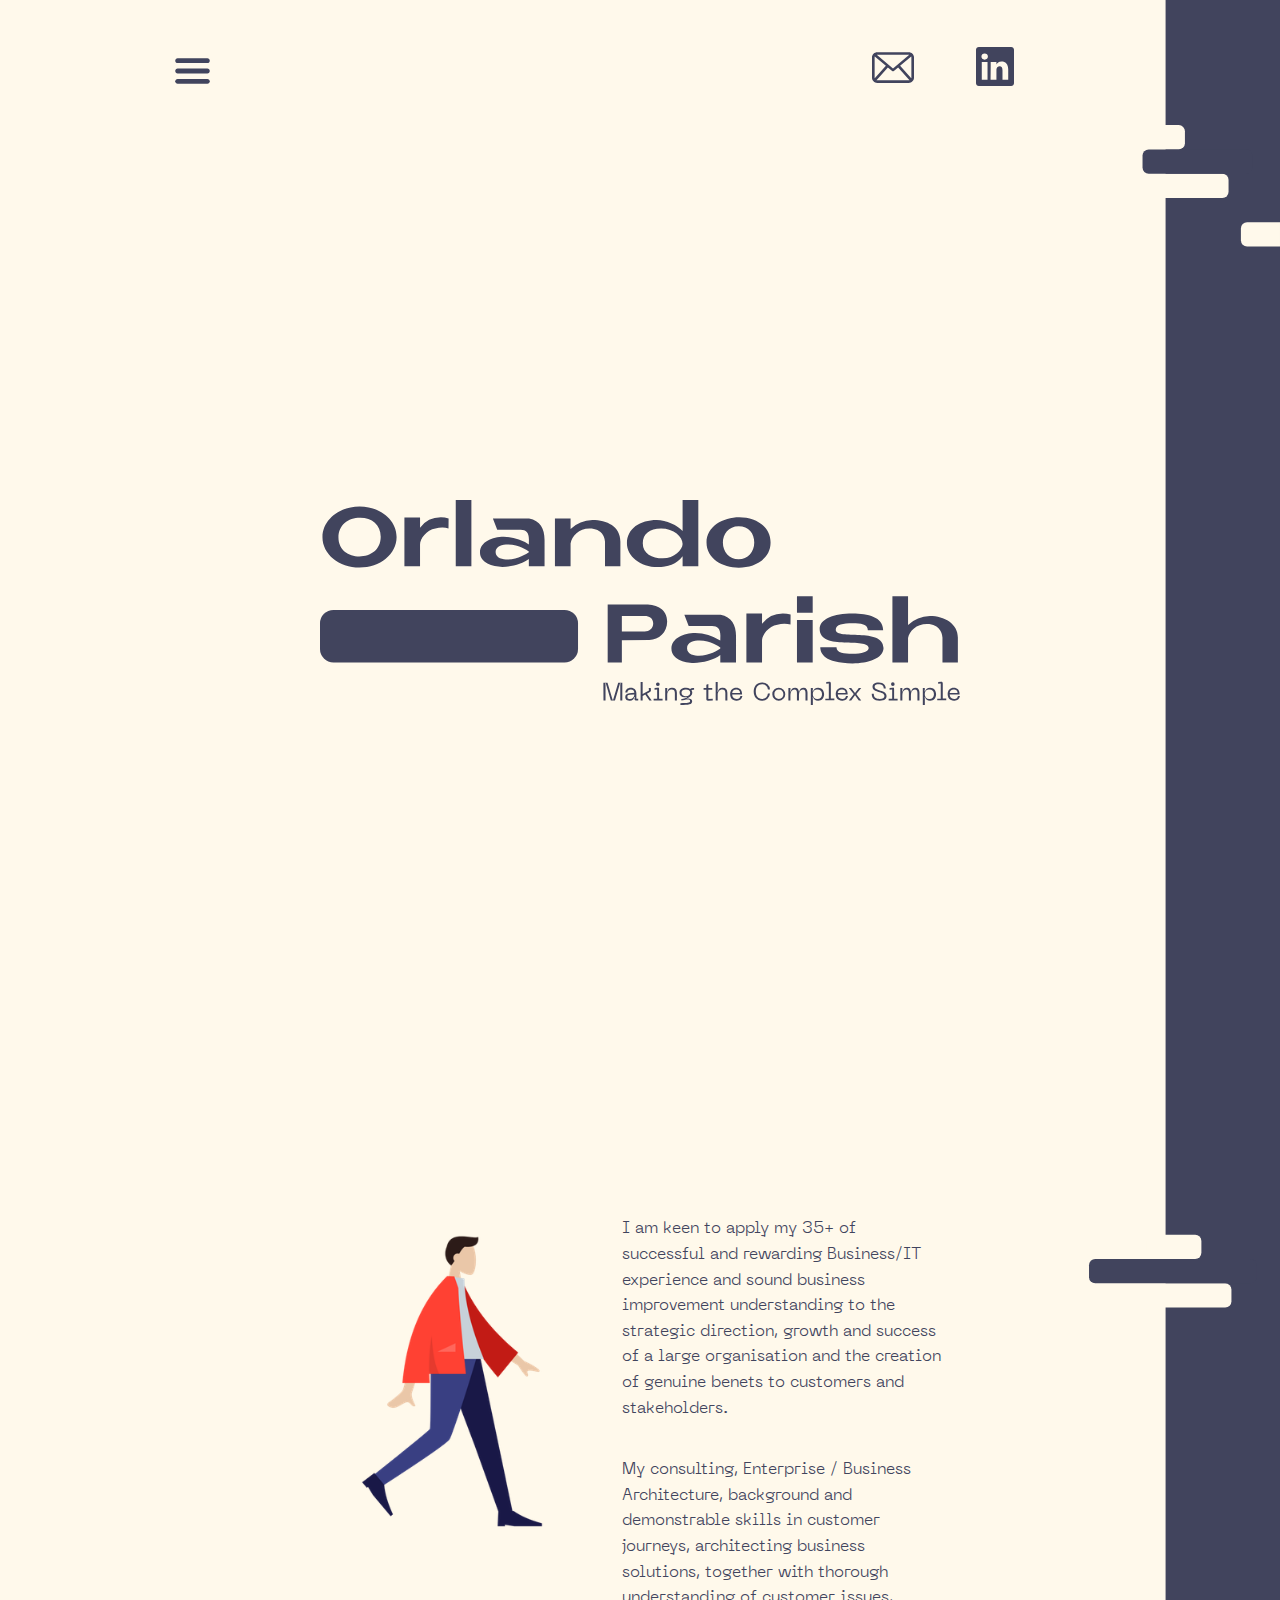
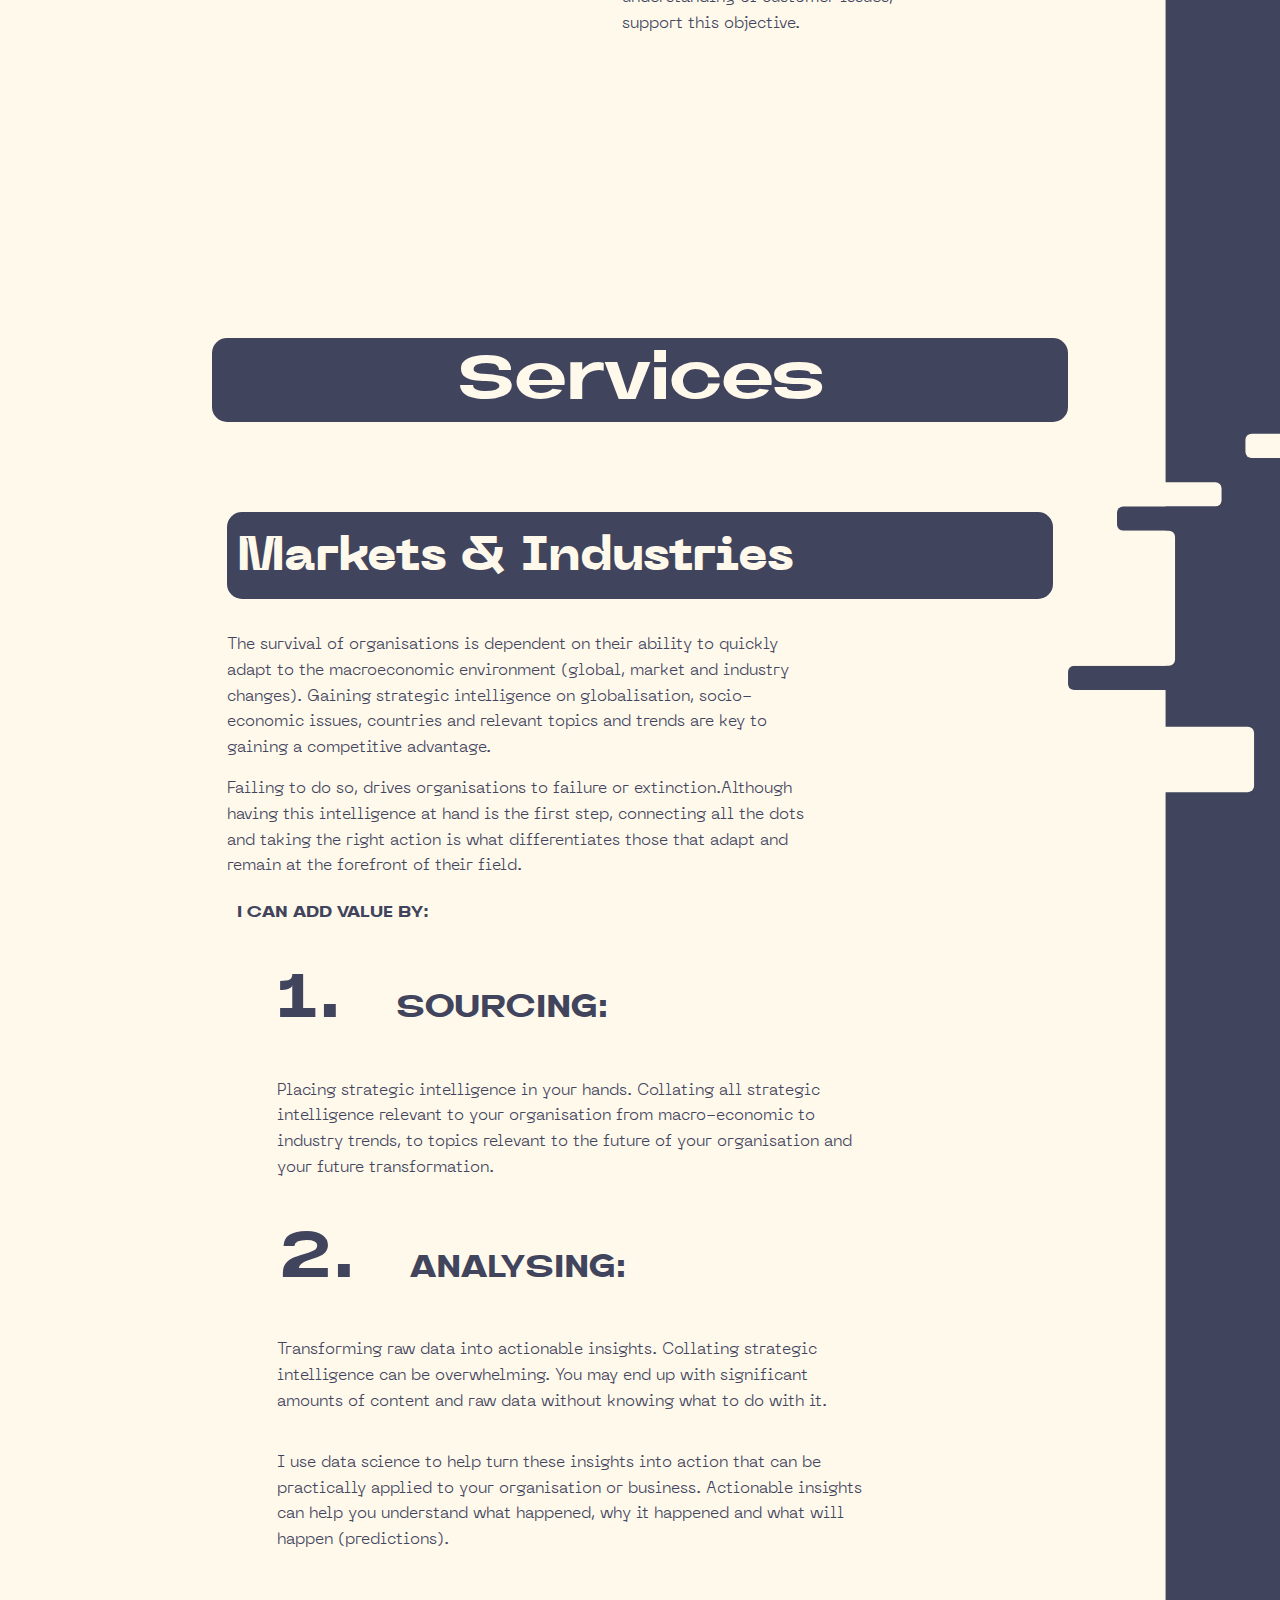
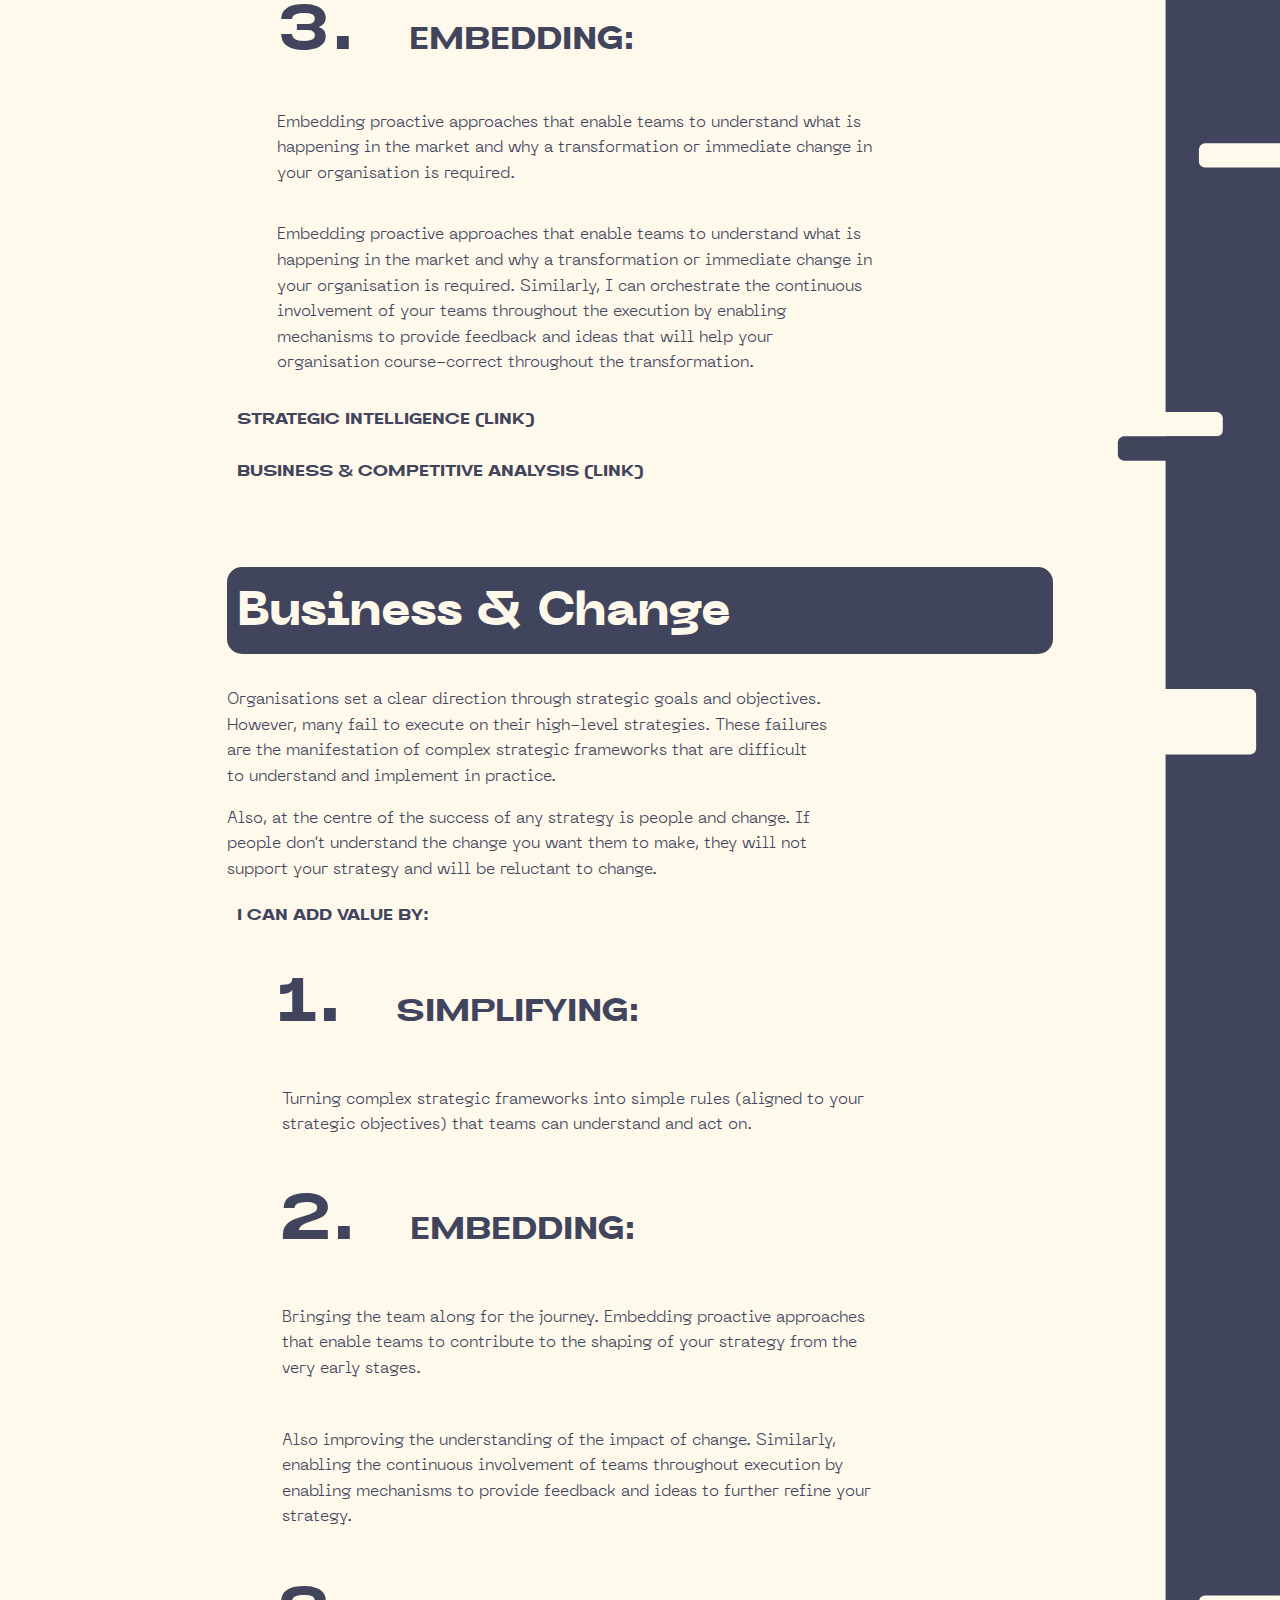
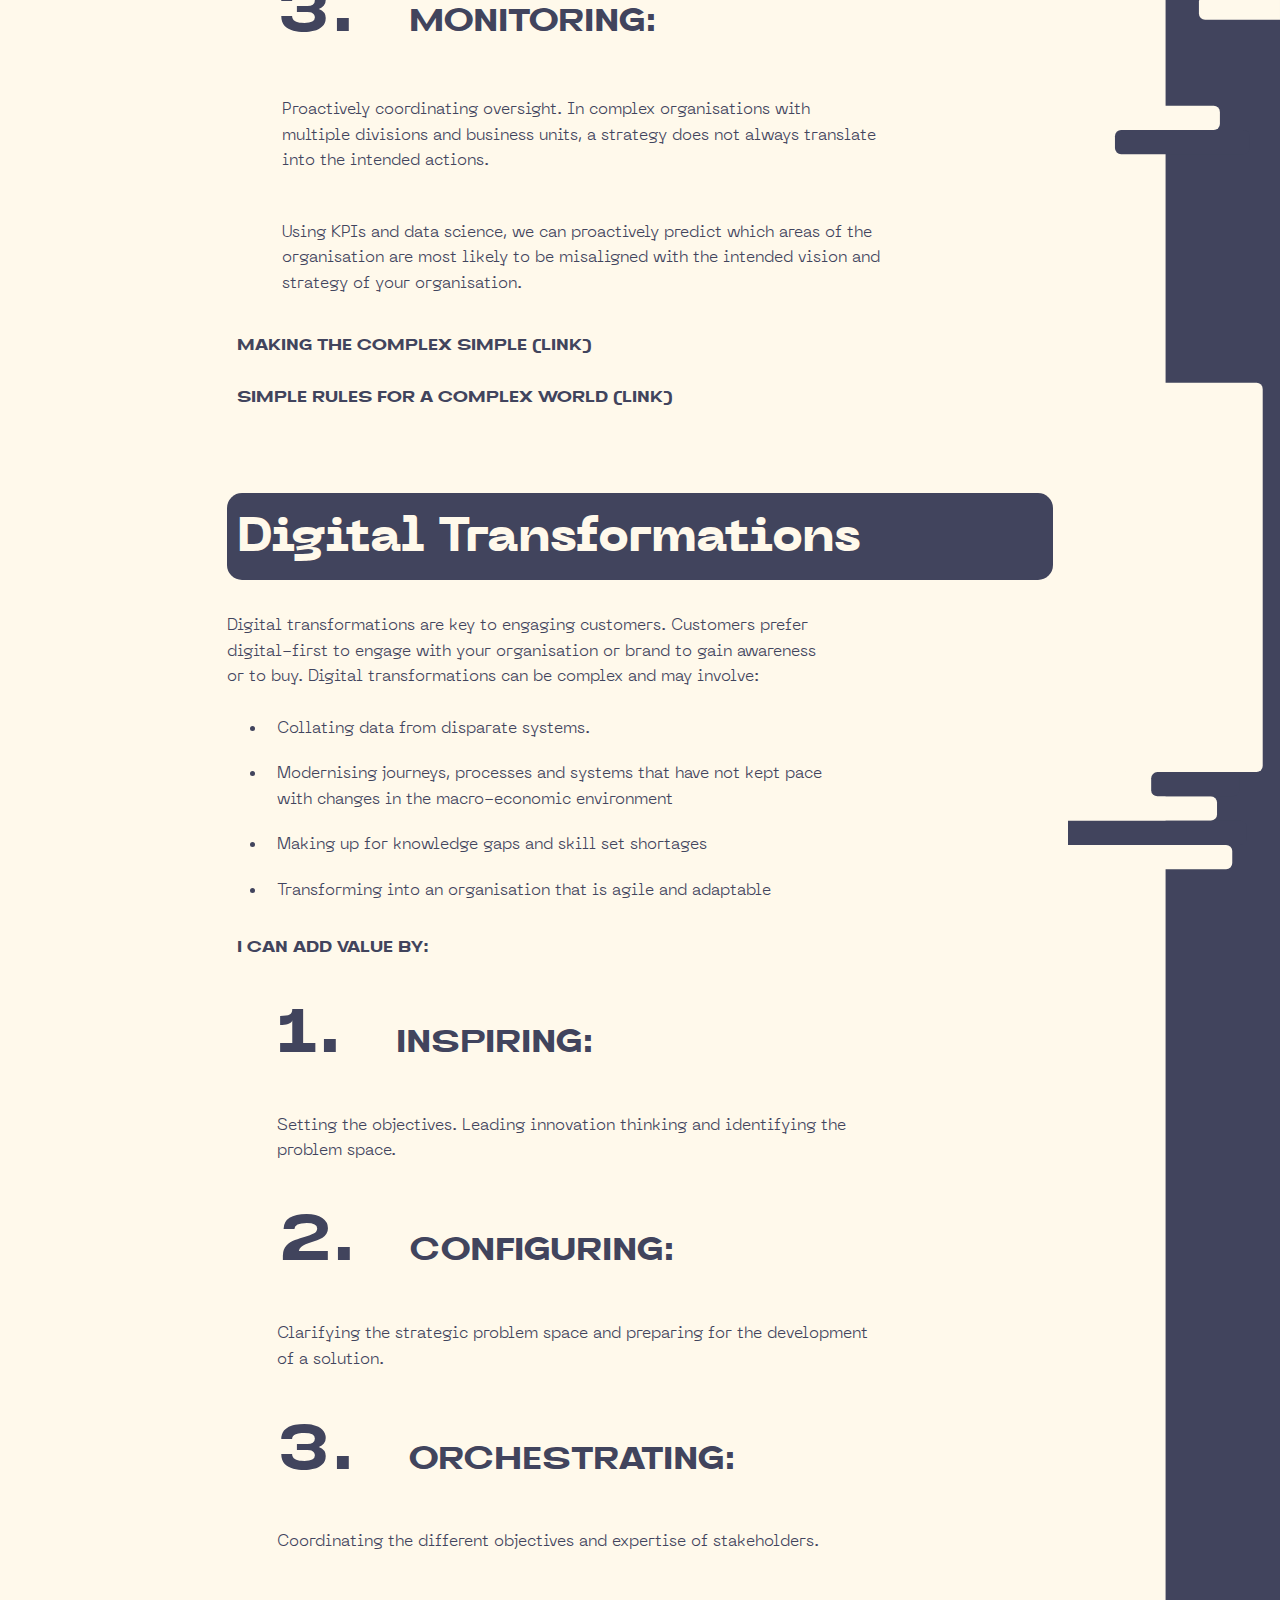
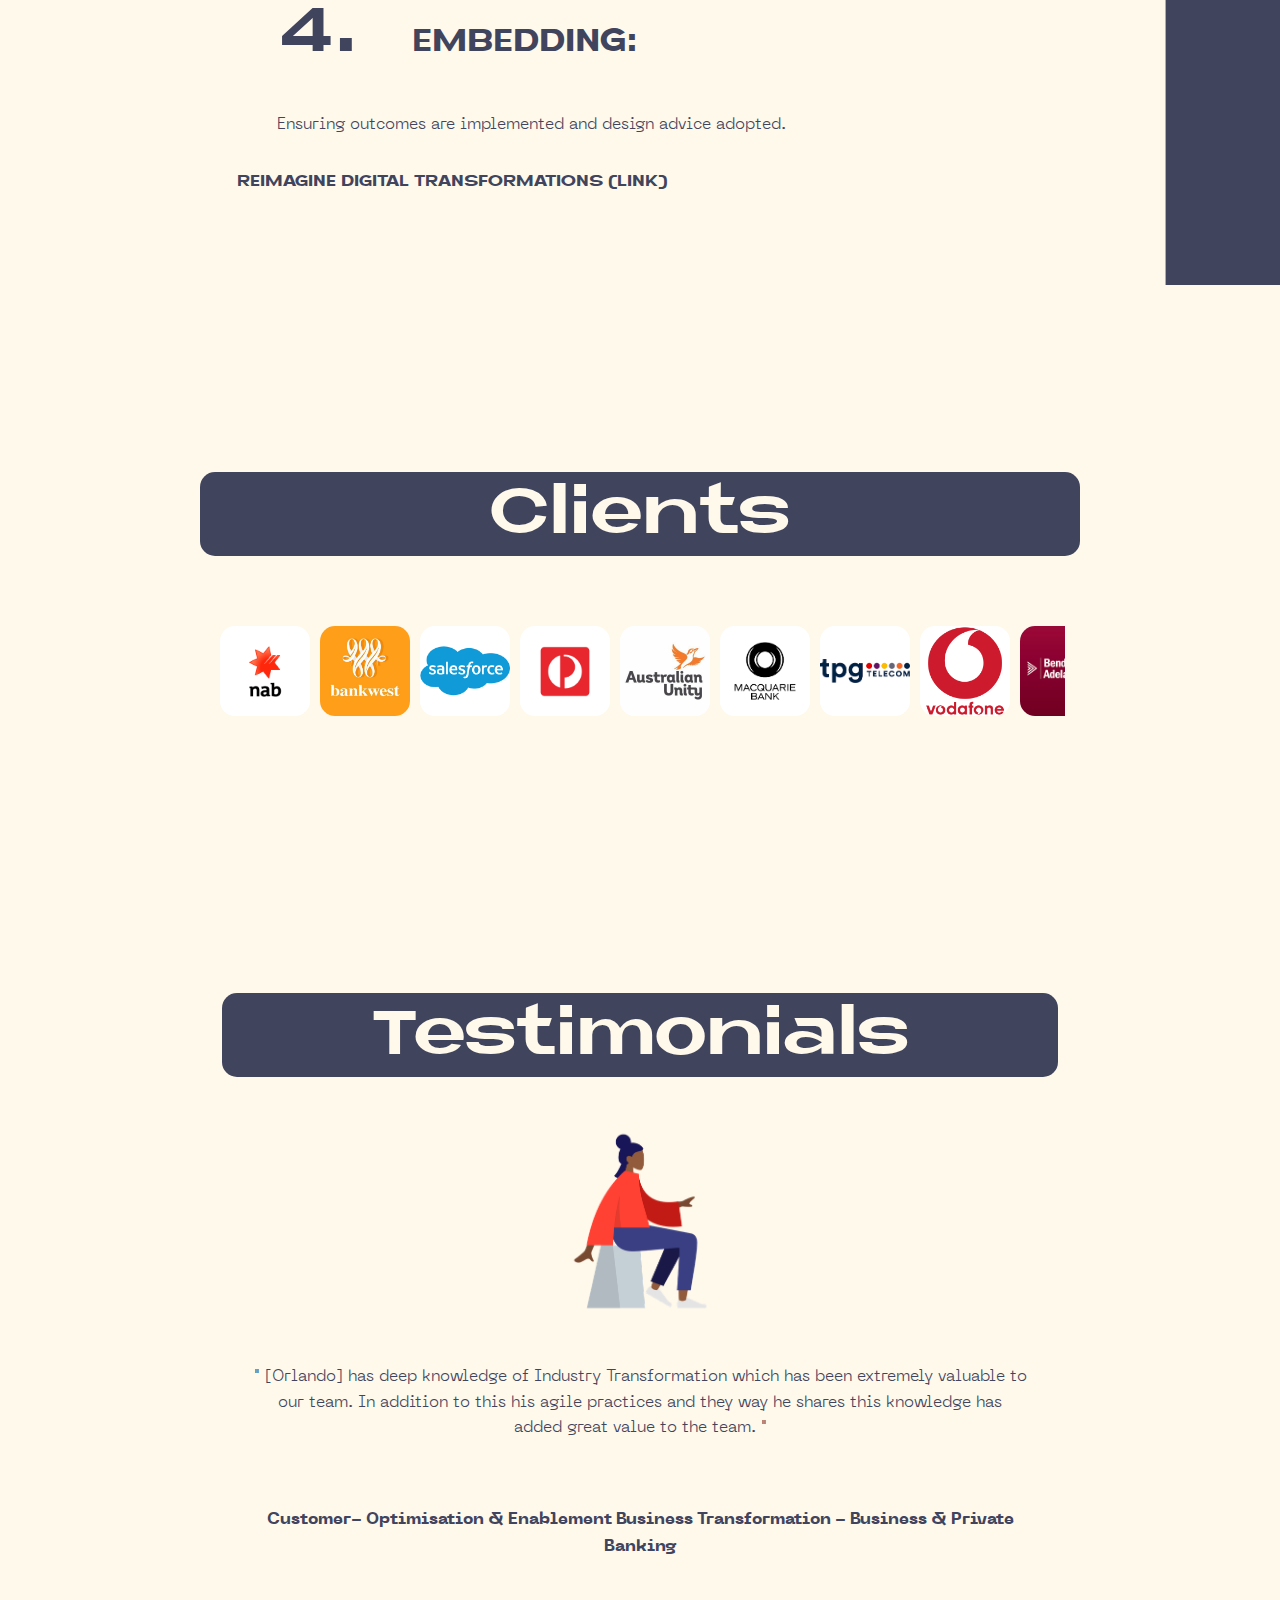
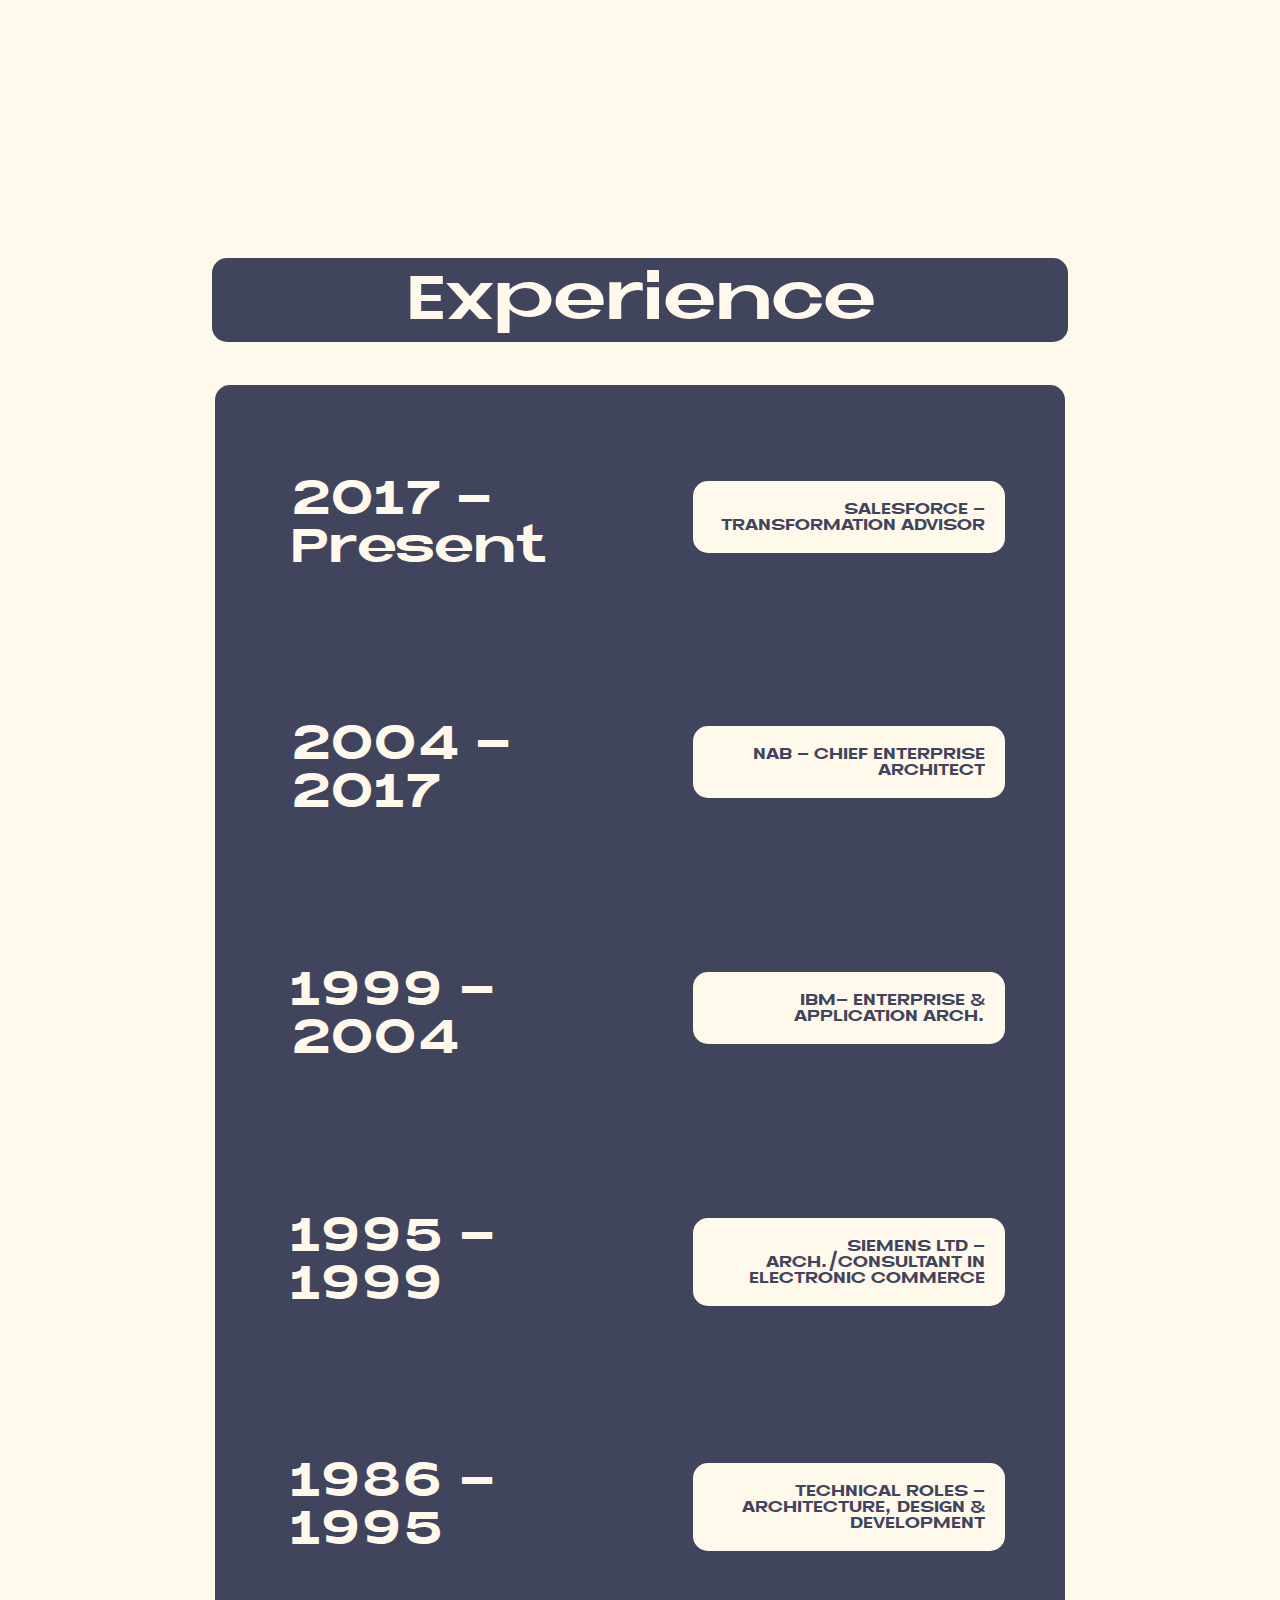
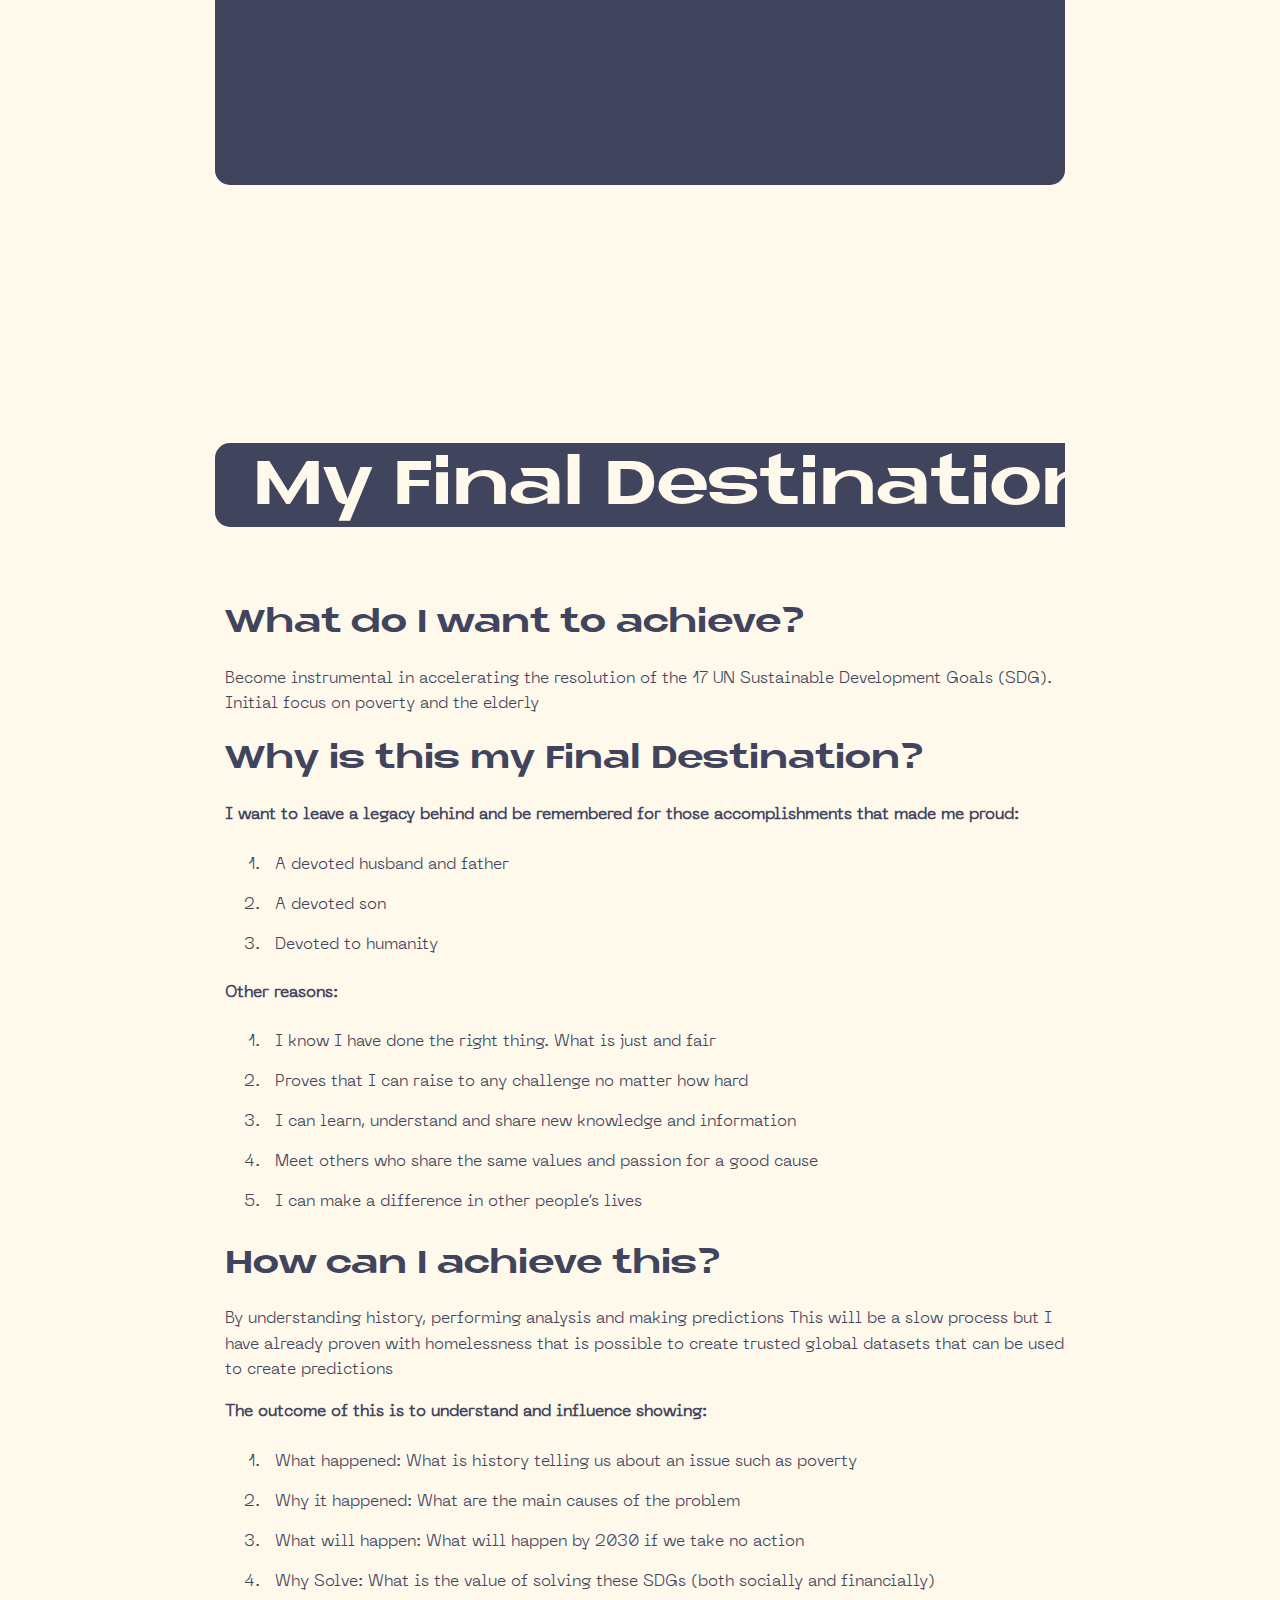
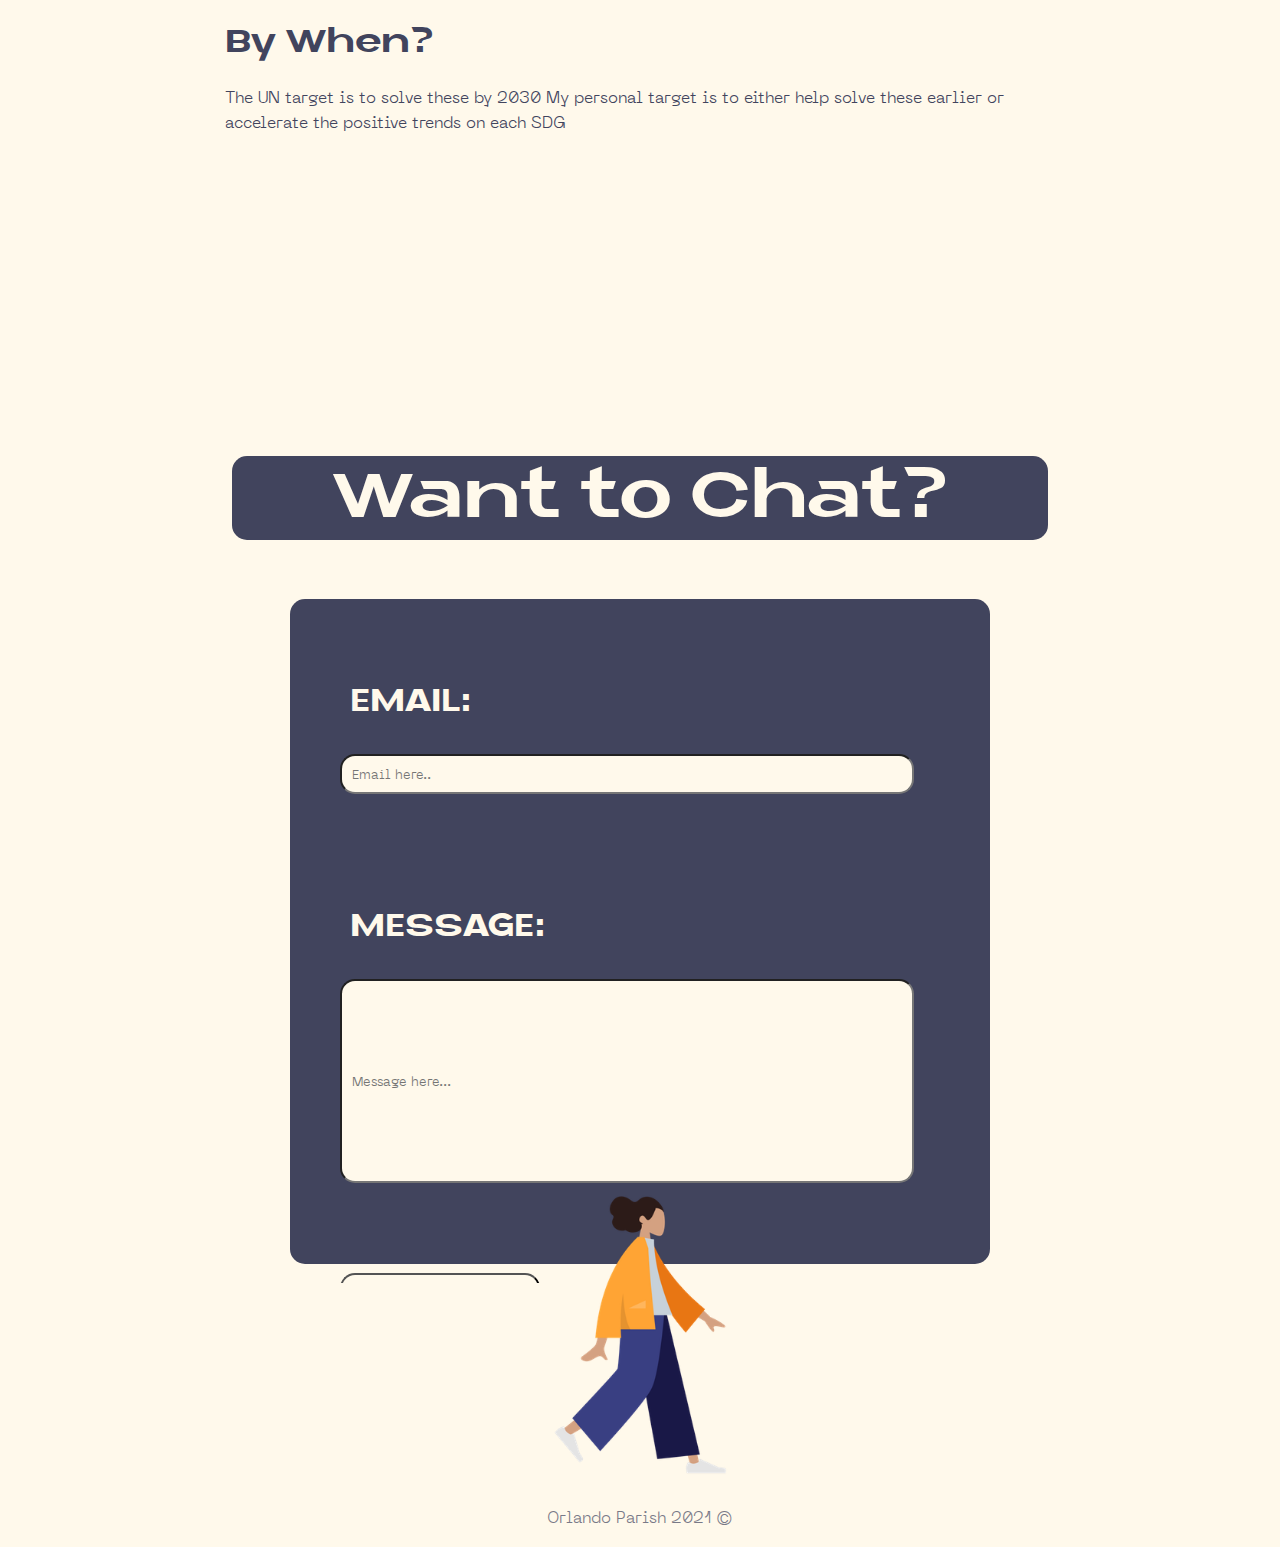
==== index.html @ 0c7d5a25 "Initial commit" ====
<!DOCTYPE html>
<html lang="en">
<head>
  <meta charset="UTF-8">
  <meta name="viewport" content="width=device-width, initial-scale=1.0">
  <meta http-equiv="X-UA-Compatible" content="ie=edge">
  <title>Making the Complex Simple </title>
    <!-- Load Styles -->
   <link rel="stylesheet" href="assets/css/styles.css" type="text/css">
</head>
<body>
  <!-- HEADER START -->
  <div class="sidebar">
    <img src="assets/images/sidebar.svg" alt="">
  </div>

  
  <header class="desktop-header">
    <div class="nav-container">
      <div class="dropdown">
        <button onclick="myFunction()" class="dropbtn menu">
          
        </button>
        <div id="myDropdown" class="dropdown-content">
          <a href="#">home</a>
          <a href="#about">about</a>
          <a href="#services">services</a>
          <a href="#clients">clients</a>
          <a href="#test">testimonials</a>
          <a href="#exp">experience</a>
          <a href="#chat">chat</a>
        </div>
      </div>
      
      <nav class="main-list">
        <ul class="desktop list">
          <li>
            <div class="desk-drop-about">
              <button onclick="aboutFunction()" class="aboutbtn aboutmenu">
                <img src="assets/images/menu.svg" alt="">
              </button>
              <div id="myAbout" class="about-content">
                <a href="#">home</a>
                <a href="#about">about</a>
                <a href="#services">services</a>
                <a href="#clients">clients</a>
                <a href="#test">testimonials</a>
                <a href="#exp">experience</a>
                <a href="#chat">chat</a>
              </div>
            </div>
          </li>
        </ul>
      </nav>
      <div class="nav-images">
        <a target='_blank' href="mailto: o_parish@hotmail.com">
          <img src="assets/images/email.svg" alt="">
        </a>
        <a target="_blank" href="https://www.linkedin.com/in/orlando-parish-b125334/?originalSubdomain=au">
          <img src="assets/images/linkedin.svg" alt="">
        </a>
      </div>
    </div>
    
  </header>
  <!-- HEADER END -->

  <!-- HOME START -->
  
  <section class="landing">
    <h1>
      <p>
        Orlando
      </p>
      <p>
        Parish
      </p>
      <h2>
        Making the Complex Simple
      </h2>
    </h1>
    <div class="logo">
      <img src="assets/images/orlando-logo.svg" alt="">
    </div>
   
    
    <div class="frame-1"></div>
    <div class="frame-2"></div>
    
  </section>
  
  <!-- HOME END -->

  <!-- ABOUT START -->
  <div id="about">
    
  </div>
  <div class="about">
    <div class="walking">
      <img src="assets/images/human-walking.png" alt="">
    </div>
    <div class="about-text">
      <p>
        I am keen to apply my 35+ of successful and rewarding Business/IT
        experience and sound business improvement understanding to the strategic
        direction, growth and success of a large organisation and the creation of genuine
        benets to customers and stakeholders.   
      </p>
      <p>
        My consulting, Enterprise / Business Architecture, background and demonstrable
        skills in customer journeys, architecting business solutions, together with thorough
        understanding of customer issues, support this objective.
      </p>
    </div>
  </div>
  <!-- ABOUT END -->

  <!-- SERVICES START -->
  <div id="services"></div>
  <div class="services">
    <section class="services-menu">
      <h1>Services</h1>
      <a href="#markets">
        <h2 class="blue-bg industries">
          Markets & Industries
        </h2>
      </a>
      <a href="#business">
        <h2 class="white-bg">
          Business & Change
        </h2>
      </a>
      <a href="#digital">
        <h2 class="blue-bg">
          Digital Transformation
        </h2>
      </a>
    </section>
    <div id="markets"></div>
    <section class="markets serv">
      <h1>
        Markets & Industries
      </h1>
      <p>
        The survival of organisations is dependent on their ability to quickly adapt to the macroeconomic environment 
        (global, market and industry changes). Gaining strategic intelligence on globalisation, socio-economic issues, 
        countries and relevant topics and trends are key to gaining a competitive advantage.
      </p>
      <p>
        Failing to do so, drives organisations to failure or extinction.Although having this intelligence at hand is the first step, 
        connecting all the dots and taking the right action is what differentiates those that adapt and remain at the forefront 
        of their field.
      </p>
      <h3>
        I CAN ADD VALUE BY:
      </h3>
      <ul>
        <li>
          <h2>
            <span>1.</span> SOURCING:
          </h2>
          <p>
            Placing strategic intelligence in your hands. Collating all strategic intelligence relevant to your organisation from 
            macro-economic to industry trends, to topics relevant to the future of your organisation and your future transformation.
          </p>
        </li>
        <li>
          <h2>
            <span>2.</span> ANALYSING:
          </h2>
          <p>
            Transforming raw data into actionable insights. Collating strategic intelligence can be overwhelming. 
            You may end up with significant amounts of content and raw data without knowing what to do with it. 
          </p>
          <p>
            I use data science to help turn these insights into action that can be practically applied to your organisation or business. 
            Actionable insights can help you understand what happened, why it happened and what will happen (predictions).
          </p>
        </li>
        <li>
          <h2>
            <span>3.</span> EMBEDDING:
          </h2>
          <p>
            Embedding proactive approaches that enable teams to understand what is happening in the market and why a transformation 
            or immediate change in your organisation is required. 
          </p>
          <p>
            Embedding proactive approaches that enable teams to understand what is happening in the market and why a transformation 
            or immediate change in your organisation is required. Similarly, I can orchestrate the continuous involvement of your teams 
            throughout the execution by enabling mechanisms to provide feedback and ideas that will help your organisation course-correct 
            throughout the transformation.
          </p>
        </li>
      </ul>
      <h3>
        STRATEGIC INTELLIGENCE (LINK)
      </h3>
      <h3>
        BUSINESS & COMPETITIVE ANALYSIS (LINK)
      </h3>
    </section>
    <div id="business"></div>
    <section class="business serv">
      <h1>
        Business & Change
      </h1>
      <p>
        Organisations set a clear direction through strategic goals and objectives. However, many fail to execute on their high-level 
        strategies. These failures are the manifestation of complex strategic frameworks that are difficult to understand and implement 
        in practice. 
      </p>
      <p>
        Also, at the centre of the success of any strategy is people and change. If people don’t understand the change you want them to make, 
        they will not support your strategy and will be reluctant to change.
      </p>
      <h3>
        I CAN ADD VALUE BY:
      </h3>
      <ul>
        <li>
          <h2>
            <span>1.</span> SIMPLIFYING:
          </h2>
          <p>
            Turning complex strategic frameworks into simple rules (aligned to your strategic objectives) that teams can understand 
            and act on.
          </p>
        </li>
        <li>
          <h2>
            <span>2.</span> EMBEDDING:
          </h2>
          <p>
            Bringing the team along for the journey. Embedding proactive approaches that enable teams to contribute to the shaping of your 
            strategy from the very early stages.
          </p>
          <p>
            Also improving the understanding of the impact of change. Similarly, enabling the continuous involvement of teams throughout 
            execution by enabling mechanisms to provide feedback and ideas to further refine your strategy.
          </p>
        </li>
        <li>
          <h2>
            <span>3.</span> MONITORING:
          </h2>
          <p>
            Proactively coordinating oversight. In complex organisations with multiple divisions and business units, a strategy does not 
            always translate into the intended actions.  
          </p>
          <p>
            Using KPIs and data science, we can proactively predict which areas of the organisation are most likely to be misaligned with 
            the intended vision and strategy of your organisation.
          </p>
        </li>
      </ul>
      <h3>
        MAKING THE COMPLEX SIMPLE (LINK)
      </h3>
      <h3>
        SIMPLE RULES FOR A COMPLEX WORLD (LINK)
      </h3>
    </section>
  
    <div id="digital"></div>
    <section class="digital serv">
      <h1>
        Digital Transformations
      </h1>
      <p>
        Digital transformations are key to engaging customers. Customers prefer digital-first to engage with your organisation or brand 
        to gain awareness or to buy. Digital transformations can be complex and may involve:
      </p>
      <ul>
        <div class="points">
          <li>
            Collating data from disparate systems.
          </li>
          <li>
            Modernising journeys, processes and systems that have not kept pace with changes in the  macro-economic environment
          </li>
          <li>
            Making up for knowledge gaps and skill set shortages
          </li>
          <li>
            Transforming into an organisation that is agile and adaptable
          </li>
        </div>
      </ul>
      <h3>
        I CAN ADD VALUE BY:
      </h3>
      <ul>
        <li>
          <h2>
            <span>1.</span> INSPIRING:
          </h2>
          <p>
            Setting the objectives. Leading innovation thinking and identifying the problem space.
          </p>
        </li>
        <li>
          <h2>
            <span>2.</span> CONFIGURING:
          </h2>
          <p>
            Clarifying the strategic problem space and preparing for the development of a solution.
          </p>
        </li>
        <li>
          <h2>
            <span>3.</span> ORCHESTRATING:
          </h2>
          <p>
            Coordinating the different objectives and expertise of stakeholders. 
          </p>
        </li>
        <li>
          <h2>
            <span>4.</span> EMBEDDING:
          </h2>
          <p>
            Ensuring outcomes are implemented and design advice adopted. 
          </p>
        </li>
      </ul>
      <h3>
        REIMAGINE DIGITAL TRANSFORMATIONS (LINK)
      </h3>
    </section>
  </div>
  <!-- SERVICES END -->

  <!-- CLIENTS START -->
  <div id="clients"></div>
  <section class="clients">
    <h1>Clients</h1>
    <div id="client-container">
      <div id="all-clients">
        <div class="client-item">
          <img src="assets/images/nab.png">
        </div>
        <div class="client-item">
          <img src="assets/images/bank-west.jpeg">
        </div>
        <div class="client-item">
          <img src="assets/images/salesforce-logo.png">
        </div>
        <div class="client-item">
          <img src="assets/images/aus-post.png">
        </div>
        <div class="client-item">
          <img src="assets/images/aus-unity.jpeg">
        </div>
        <div class="client-item">
          <img src="assets/images/mac-capital.png">
        </div>
        <div class="client-item">
          <img src="assets/images/tpg-telecom.png">
        </div>
        <div class="client-item">
          <img src="assets/images/vodaphone.png">
        </div>
        <div class="client-item">
          <img src="assets/images/bendigo.png">
        </div>
        <div class="client-item">
          <img src="assets/images/ra.png">
        </div>
        <div class="client-item">
          <img src="assets/images/prudential.png">
        </div>
        <div class="client-item">
          <img src="assets/images/agl.jpg">
        </div>
        <div class="client-item">
          <img src="assets/images/volt.png">
        </div>
        <div class="client-item">
          <img src="assets/images/ioof.jpeg">
        </div>
        <div class="client-item">
          <img src="assets/images/mlc.jpeg">
        </div>
        <div class="client-item">
          <img src="assets/images/ibm.png">
        </div>
        <div class="client-item">
          <img src="assets/images/anz-bank.jpeg">
        </div>
        <div class="client-item">
          <img src="assets/images/shell.png">
        </div>
        <div class="client-item">
          <img src="assets/images/channel-10.png">
        </div>
        <div class="client-item">
          <img src="assets/images/telstra.jpeg">
        </div>
        <div class="client-item">
          <img src="assets/images/trustbank.png">
        </div>
        <div class="client-item">
          <img src="assets/images/arab-bank.jpeg">
        </div>
        <div class="client-item">
          <img src="assets/images/coles-group.jpeg">
        </div>
        <div class="client-item">
          <img src="assets/images/rmit.png">
        </div>
        <div class="client-item">
          <img src="assets/images/inteco.jpeg">
        </div>
        <div class="client-item">
          <img src="assets/images/siemens.jpeg">
        </div>
        <div class="client-item">
          <img src="assets/images/advance.png">
        </div>
        <div class="client-item">
          <img src="assets/images/st-george.jpeg">
        </div>
        <div class="client-item">
          <img src="assets/images/burr-brown.png">
        </div>
        <div class="client-item">
          <img src="assets/images/aeronautica.png">
        </div>
        <div class="client-item">
          <img src="assets/images/banamex-logo.svg">
        </div>
        <div class="client-item">
          <img src="assets/images/bch.jpeg">
        </div>
        <div class="client-item">
          <img src="assets/images/banamex.jpeg">
        </div>
        <div class="client-item">
          <img src="assets/images/bancomext.jpeg">
        </div>
        <div class="client-item">
          <img src="assets/images/comermex.png">
        </div>
        <div class="client-item">
          <img src="assets/images/wang-labs.gif">
        </div>
        <div class="client-item">
          <img src="assets/images/diebold.png">
        </div>
        <div class="client-item">
          <img src="assets/images/dec.png">
        </div>
        <div class="client-item">
          <img src="assets/images/cashcard.png">
        </div>
      </div>
    </div>
  </section>
  <!-- CLIENTS END -->

  <!-- TESTIMONIALS START -->
  <div id="test"></div>
  <section class="testimonials">
    <h1>Testimonials</h1>
      <div class="test-container">
        <div class="test-inner">
          <div id="test1" class="test1 test-item">
            <img src="assets/images/test1.png">
            <p>
              " [Orlando] has deep knowledge of Industry Transformation which has been extremely valuable to our team. 
              In addition to this his agile practices and they way he shares this knowledge has added great value to the team. "
            </p>
            <p>
              <b>Customer- Optimisation & Enablement Business Transformation - Business & Private Banking</b>
            </p>
          </div>
        </div>
        <div id="test2" class="test2 test-item">
          <img class="flip" src="assets/images/test2.png">
          <p>
            " [Orlando] has been instrumental to our Digital Transformation with his forward-looking vision and setting up architectural 
            frameworks, methodologies, and drive large scale transformational programs of work with scalable, agile architecture to deliver 
            speed to value for nab’s customers."
          </p>
          <p>
            <b>Customer- Enterprise Architect Banking</b>
          </p>
        </div>
        <div id="test3" class="test3 test-item">
          <img src="assets/images/test3.png">
          <p>
            " Orlando is a specialist in structured thinking and applying proven processes to arrive at a solution, strategy, 
            enterprise architecture or sound process to define the way forward. "
          </p>
          <p>
            <b>GM CRM and Relationships</b>
          </p>
        </div>
        <div id="test4" class="test4 test-item">
          <img class="flip" src="assets/images/test4.png">
          <p>
            " Based on his extensive experience, Orlando has provided us with an enterprise-wide and co-created view of capabilities, 
            projects, programs and opportunities. This has been a key enabler for our customers to understand the impacts of any 
            strategic decisions. "
          </p>
          <p>
            <b>Peer & Snr Solutions Leader</b>
          </p>
        </div>
        <div id="test5" class="test5 test-item">
          <img src="assets/images/test5.png">
          <p>
            " [Orlando's] experience as an Enterprise Architect in the Financial industry has lead him to be a trusted advisor. 
            The financial services knowledge that Orlando brings to play is impressive. The mix of industry and technical knowledge 
            is second to none. "
          </p>
          <p>
            <b>Senior Solutions Leader APAC</b>
          </p>
        </div>
        <div id="test6" class="test6 test-item">
          <img class="flip" src="assets/images/test6.png">
          <p>
            " I feel Orlando brings a level of depth, insight & proactivity to our business which has made a remarkable impact on 
            our business in a short period of time. I thoroughly recommend Orlando as the ideal transformation advisor. "
          </p>
          <p>
            <b>Sales Leader- Sales Director</b>
          </p>
        </div>
      </div>
      <div class="arrows">
        <div class="swiper-button-next"></div>
        <div class="swiper-button-prev"></div>
      </div>
      <div class="nav-dots"></div>
   </section>
    <!-- TESTIMONIALS END -->
  
    <!-- EXPERIENCE START -->
    <div id="exp"></div>
    <section class="experience">
      <h1>Experience</h1>
      <div class="timeline">
        <ul>
          <li>
            <h2>2017 - Present</h2>
            <h3>SALESFORCE - TRANSFORMATION ADVISOR</h3>
          </li>
          <li>
            <h2>2004 - 2017</h2>
            <h3>NAB - CHIEF ENTERPRISE ARCHITECT</h3>
          </li>
          <li>
            <h2>1999 - 2004</h2>
            <h3>IBM- ENTERPRISE & APPLICATION ARCH.</h3>
          </li>
          <li>
            <h2>1995 - 1999</h2>
            <h3>SIEMENS LTD - ARCH./CONSULTANT IN ELECTRONIC COMMERCE</h3>
          </li>
          <li>
            <h2>1986 - 1995</h2>
            <h3>TECHNICAL ROLES - ARCHITECTURE, DESIGN & DEVELOPMENT</h3>
          </li>
        </ul>
      </div>
    </div>
  </section>
  <!-- EXPERIENCE END -->

  <!-- FINAL DESTINATION START -->

  <div class="destination">
    <section class="destination-content">
      <h1>
        My Final Destination
      </h1>
      <ul>
        <li>
          <h2>
            What do I want to achieve?
          </h2>
          <p>
            Become instrumental in accelerating the resolution of the 17 UN Sustainable Development Goals (SDG). Initial focus on poverty and the elderly
          </p>
        </li>
        <li>
          <h2>
            Why is this my Final Destination?
          </h2>
          <p>
            <b>
              I want to leave a legacy behind and be remembered for those accomplishments that made me proud:
            </b>
          </p>
          <p>
            <ol>
              <li>
                A devoted husband and father
              </li>
              <li>
                A devoted son
              </li>
              <li>
                Devoted to humanity
              </li>
            </ol>
          </p>
          <p> 
            <b>
              Other reasons:
            </b>
          </p>
          <p>
            <ol>
              <li>
                I know I have done the right thing. What is just and fair
              </li>
            <li>
              Proves that I can raise to any challenge no matter how hard
            </li>
            <li>
              I can learn, understand and share new knowledge and information
            </li>
            <li>
              Meet others who share the same values and passion for a good cause
            </li>
            <li>
              I can make a difference in other people’s lives
            </li>
            </ol>
          </p>
        </li>
        <li>
          <h2>
            How can I achieve this?
          </h2>
          <p>
            By understanding history, performing analysis and making predictions
            This will be a slow process but I have already proven with homelessness that is possible to create trusted global datasets that can be used to create predictions
          </p>
          <p>
            <b>
              The outcome of this is to understand and influence showing:
            </b>
            <ol>
              <li>
                What happened: What is history telling us about an issue such as poverty
              </li>
              <li>
                Why it happened: What are the main causes of the problem
              </li>
              <li>
                What will happen: What will happen by 2030 if we take no action
              </li>
              <li>
                Why Solve: What is the value of solving these SDGs (both socially and financially)
              </li>
            </ol>
          </p>
        </li>
        <li>
          <h2>
            By When?
          </h2>
          <p>
            The UN target is to solve these by 2030
            My personal target is to either help solve these earlier or accelerate the positive trends on each SDG
          </p>
        </li>
      </ul>
    </section>
  </div>

  <!-- FINAL DESTINATION END -->

  <!-- MESSAGE START -->
  <div id="chat"></div>
  <section class="chat">
    <h1>Want to Chat?</h1>
    <ul class="details">
      <li>
        <h2>EMAIL:</h2>
        <input type="email" id="email-entry" name="email-entry" placeholder="Email here.."><br>
      </li>
      <li>
        <h2>MESSAGE:</h2>
        <input type="text" id="message" name="message" placeholder="Message here...">
      </li>
      <li>
        <input id="submit" type="submit" value="Submit">
      </li>
    </ul>
  </section>
  <!-- MESSAGE END -->

  <!-- FOOTER START -->
  <footer>
    <img class="end-icon" src="assets/images/endicon.png">
    <div class="copyright">
      <p>Orlando Parish 2021 &copy; </p>
    </div>
  </footer>
  <!-- FOOTER END -->
  <script src="assets/js/main.js"></script>
 
</body>
</html>
---- assets/css/styles.css ----
/* ---- Base Rules ---- */
body {
    background: #FFF9EB;
    color: #41445D;
    margin: 0px;
    width: 100vw;
    overflow-x: hidden;
}

html {
    scroll-behavior: smooth;
}

.list a:hover {
    text-decoration: underline;
}

.aboutbtn:hover {
    text-decoration: underline;
}

a {
    text-decoration: none;
}


section {
    margin: 0px;
    width: 100wh;
    overflow-x: hidden;
    overflow-y: hidden;
}

.clients ::-webkit-scrollbar {
    width: 10px;
    height: 20px;
    padding: 20px;
  }
  
  /* Track */
  ::-webkit-scrollbar-track {
    background: #41445D; 
    border-radius: 15px;
    padding: 10px;
    margin: 15px;
  }
   
  /* Handle */
  ::-webkit-scrollbar-thumb {
    background: #FFF9EB; 
    border: 3px solid #41445D;
    border-radius: 15px;
  }
  
  .sidebar {
      display: none;
  }

/* Typography General*/


/* NEUE METANA */
@font-face {
    font-family: 'neue_metanabold';
    src: url('fonts/neue-metana/neuemetana-bold-webfont.woff2') format('woff2'),
         url('fonts/neue-metana/neuemetana-bold-webfont.woff') format('woff');
    font-weight: normal;
    font-style: normal;

}

@font-face {
    font-family: 'neue_metanaregular';
    src: url('fonts/neue-metana/neuemetana-regular-webfont.woff2') format('woff2'),
         url('fonts/neue-metana/neuemetana-regular-webfont.woff') format('woff');
    font-weight: normal;
    font-style: normal;

}

/* NEUE MACHINA */

@font-face {
    font-family: 'neue_machinalight';
    src: url('fonts/neue-machina/neuemachina-light-webfont.woff2') format('woff2'),
         url('fonts/neue-machina/neuemachina-light-webfont.woff') format('woff');
    font-weight: normal;
    font-style: normal;

}


@font-face {
    font-family: 'neue_machinaregular';
    src: url('fonts/neue-machina/neuemachina-regular-webfont.woff2') format('woff2'),
         url('fonts/neue-machina/neuemachina-regular-webfont.woff') format('woff');
    font-weight: normal;
    font-style: normal;

}


@font-face {
    font-family: 'neue_machinaultrabold';
    src: url('fonts/neue-machina/neuemachina-ultrabold-webfont.woff2') format('woff2'),
         url('fonts/neue-machina/neuemachina-ultrabold-webfont.woff') format('woff');
    font-weight: normal;
    font-style: normal;

}


h1 {
    font-family: 'neue_metanabold';
    src: url('fonts/neue-metana/neuemetana-bold-webfont.woff2') format('woff2'),
         url('fonts/neue-metana/neuemetana-bold-webfont.woff') format('woff');
    font-size: 3em;
    padding: 10px;
    width: 100wh;
}

h3 {
    font-size: 1em;
    font-family: 'neue_metanabold';
    src: url('fonts/neue-metana/neuemetana-bold-webfont.woff2') format('woff2'),
         url('fonts/neue-metana/neuemetana-bold-webfont.woff') format('woff');
}


h2 {
    font-size: 2em;
    font-family: 'neue_metanabold';
    src: url('fonts/neue-metana/neuemetana-bold-webfont.woff2') format('woff2'),
         url('fonts/neue-metana/neuemetana-bold-webfont.woff') format('woff');
}

p {
    line-height: 1.6em;
    font-family: 'neue_machinalight';
    src: url('fonts/neue-machina/neuemachina-light-webfont.woff2') format('woff2'),
         url('fonts/neue-machina/neuemachina-light-webfont.woff') format('woff');
}

li {
    list-style: none;
    font-family: 'neue_machinalight';
    src: url('fonts/neue-machina/neuemachina-light-webfont.woff2') format('woff2'),
         url('fonts/neue-machina/neuemachina-light-webfont.woff') format('woff');
}

/* ---- Layout Rules ---- */
img {
    width: 10%;
}

/* ---- Module Rules ---- */

/* Dropdown Button */
.dropbtn {
    background-color: #FFF9EB;
    border: none;
    cursor: pointer;
    width: 100%;
  }
  
/* The container <div> - needed to position the dropdown content */
.dropdown {
  position: relative;
  display: inline-block;
}

  .desk-drop-about {
      display: none;
  }
  
  /* Dropdown Content (Hidden by Default) */
  .dropdown-content {
    font-family: 'neue_metanaregular';
    src: url('fonts/neue-metana/neuemetana-regular-webfont.woff2') format('woff2'),
         url('fonts/neue-metana/neuemetana-regular-webfont.woff') format('woff');
    display: none;
    position: absolute;
    background-color: #FFF9EB;
    width: 100vw;
    margin: 0px;
    z-index: 1;
    border-bottom-left-radius: 15px;
    border-bottom-right-radius: 15px;
  }
  
  /* Links inside the dropdown */
  .dropdown-content a {
    color:#41445D;
    padding: 12px 16px;
    text-decoration: none;
    display: block;
  }
  
  /* Change color of dropdown links on hover */
  .dropdown-content a:hover {
    background-color: #ddd;
    border-radius: 15px;
  }
  
  /* Show the dropdown menu (use JS to add this class to the .dropdown-content container when the user clicks on the dropdown button) */
  .show { 
      display: block;
    }


/* Navigation Styles*/

.nav-container {
    display: flex;
    justify-content: space-between;
    align-items: baseline;
    padding: 5px;
}

.menu img{
    width: 30%;
}

header {
    position: sticky;
    width: 100%;
    background-color: #FFF9EB;
    top: 0px;
    border-bottom-left-radius: 15px;
    border-bottom-right-radius: 15px;
    z-index: 3;
}

.header {
    display: none;
}

.desktop {
    display: none;
}

.nav-images a img{
    padding: 10px;
}


/* Footer Styles */

footer {
    display: flex;
    justify-content: center;
    flex-wrap: wrap;
}
.end-icon {
    width: 200px;
    margin-top: -100px;
}
.end-icon img{
    width: 50%;
}

.copyright p {
    opacity: 70%;
    width: 100vw;
    text-align: center;
}

/* ---- Theme Rules ---- */

.frame-1 {
    width: 258px;
    height: 626px;
    background-color: #41445D;
    position: absolute;
    border-radius: 15px;
    top: 0px;
    left: 0px;
    z-index: -3;
  }
  
.frame-2 {
    width: 100%;
    height: 627px;
    left: 0px;
    background-color: #41445D;
    position: relative;
    border-radius: 15px;
    z-index: -4;
    top: -200px;
    margin-bottom: 50px;
  }

/* Landing Container Styles */
.logo {
    display: none;
}

.landing h1 {
    top: 572;
    background-color: #FFF9EB;
    border-radius: 15px;
    display: flex;
    justify-content: center;
    flex-direction: column;
    margin: 60px;
    width: 100%;
    padding: 10px;
    position: relative;
}

.landing h2 {
    font-family: 'neue_machinalight';
    src: url('fonts/neue-machina/neuemachina-light-webfont.woff2') format('woff2'),
         url('fonts/neue-machina/neuemachina-light-webfont.woff') format('woff');
         color: #FFF9EB;
    top: 100px;
    margin: 100px;
    position: relative;
    font-size: 2em;
}

.landing p {
    font-family: 'neue_metanabold';
    src: url('fonts/neue-metana/neuemetana-bold-webfont.woff2') format('woff2'),
         url('fonts/neue-metana/neuemetana-bold-webfont.woff') format('woff');
    font-size: 1em;
    line-height: 0%;
}

.landing {
    display: flex;
    flex-wrap: wrap;
    justify-content: center;
    height: 926px;
    width: 100vw;
}

/* About Styles */

.about {
    padding: 10px;
    width: 100%;
    display: flex;
    justify-content: center;
    flex-wrap: wrap;
}

.about p {
    padding: 10px;
    width: 320px;
}

.walking img{
    width: 80%;
    margin-top: -80px;
}

/* Services Menu Styles */

.services-menu {
    padding-top: 10px;
}

.services-menu h1 {
    display: flex;
    flex-direction: column;
    align-items: center;
    font-size: 4em;
}

#services,
#about {
    height: 50px;
}

.blue-bg {
    background-color: #41445D;
    color: #FFF9EB;
    padding: 30px;
    border-top-left-radius: 15px;
    border-top-right-radius: 15px;
    position: relative;
}

.industries {
    z-index: -2;
}

.white-bg {
    background-color: #FFF9EB;
    color: #41445D;
    padding: 30px;
    position: relative;
    border-top-left-radius: 15px;
    border-top-right-radius: 15px;
    z-index: 2;
    overflow: visible;
}

/* Services Styles */

.services h3 {
    padding: 10px;
}

.services {
    width: 100%;
    position: relative;
}

.markets {
    padding: 15px;
    background-color: #41445D;
    color: #FFF9EB;
    border-top-left-radius: 15px;
    border-top-right-radius: 15px;
}

.markets li p {
    background-color: #FFF9EB;
    color: #41445D;
    border-radius: 15px;
    padding: 10px;
}

.business {
    padding: 15px;
}

.business li p {
    background-color: #41445D;
    color:  #FFF9EB;
    border-radius: 15px;
    padding: 15px;
}

.digital h1 {
    font-size: 2.3em;
}

.digital {
    padding: 15px;
    background-color: #41445D;
    color: #FFF9EB;
    border-top-left-radius: 15px;
    border-top-right-radius: 15px;
}

.digital li p {
    background-color: #FFF9EB;
    color: #41445D;
    border-radius: 15px;
    padding: 10px;
}

.points li {
    line-height: 1.6em;
    font-family: 'neue_machinalight';
    src: url('fonts/neue-machina/neuemachina-light-webfont.woff2') format('woff2'),
         url('fonts/neue-machina/neuemachina-light-webfont.woff') format('woff');
    list-style: disc;
    padding: 10px;
}

/* Clients Start */

.clients section {
    padding: 10px;
    height: 650px;
}

.clients h1 {
    display: flex;
    justify-content: center;
}

#client-container {
    overflow: hidden;
    position: relative;
    z-index: 1;
}

#all-clients {
    display: flex;
    overflow-x: scroll;
    scroll-padding: 0 50%;
    scroll-snap-type: x mandatory;
    margin: 15px;
}

#all-clients.active {
    background: rgba(255,255,255,0.3);
    cursor: grabbing;
    cursor: -webkit-grabbing;
    transform: scale(1);
  }

.client-item img {
    width: 90px;
    height: 90px;
    object-fit: contain;
    border-radius: 15px;
    background-color: white;
}

.client-item {
    width: 100%;
    transition: all 1s;
    position: relative;
    padding: 5px;
}

/* Testimonials Start */

.testimonials {
    padding: 10px;
    overflow: hidden;
    margin-bottom: 10px;
}

.testimonials h1 {
    display: flex;
    justify-content: center;
    text-align: center;
}

/* .test-inner {
    transform: translateX(0%)
} */

.test-item {
    padding: 5px;
    width: 100wh;
    text-align: center;
}

.test-item p {
   padding: 25px;
}

.test-item b {
    font-family: 'neue_machinaultrabold';
    src: url('fonts/neue-machina/neuemachina-ultrabold-webfont.woff2') format('woff2'),
         url('fonts/neue-machina/neuemachina-ultrabold-webfont.woff') format('woff');
}

.test-item img {
    width: 150px;
}

.test-container {
    display: flex;
    overflow-x: auto;
    -webkit-overflow-scrolling: touch;
    scroll-snap-stop: inherit;
    scroll-snap-type: mandatory;
}

.test-container > div {
    /* make sure the width is honored */
    flex-shrink: 0;
    width: 100%;
    height: 100%;
  }

.flip {
    transform: scaleX(-1);
}


 /* Experience Start */


 .experience h1 {
     display: flex;
     justify-content: center;
     padding: 10px;
 }

 .timeline {
     height: 1400px;
     background-color: #41445D;
     border-radius: 15px;
 }

 .timeline h2 {
     color: #FFF9EB;
     padding: 15px;
     width: 50%;
 }

 .timeline h3 {
     width: 300px;
     background-color: #FFF9EB;
     padding: 20px;
     border-radius: 15px;
     margin-left: 40px;
     margin-right: 40px;
     text-align: right;
 }

 /* Destination Start */

 .destination {
    display: flex;
    justify-content: center;
    flex-wrap: wrap;
    padding: 15px;
 }

 .destination ol {
     background-color: #FFF9EB;
     color: #41445D;
     border-radius: 15px;
 }

 .destination h1 {
    display: flex;
    justify-content: center;
    text-align: center;
}

.destination ol li {
    list-style: bulleted;
    padding: 10px;
}

.destination ul {
    background-color: #41445D;
    color: #FFF9EB;
    padding: 10px;
    border-radius: 15px;
}

 /* Chat Start */

 .chat {
     padding: 20px;
     height: 850px;
     display: flex;
     justify-content: center;
     flex-wrap: wrap;
 }

 .details {
     background-color: #41445D;
     border-radius: 15px;
     padding: 10px;
     height: 645px;
 }

 .chat h1 {
     font-size: 2.5em;
 }

 .chat h2 {
     color: #FFF9EB;
     padding: 10px;
 }

 #email-entry {
    font-family: 'neue_machinalight';
    src: url('fonts/neue-machina/neuemachina-light-webfont.woff2') format('woff2'),
         url('fonts/neue-machina/neuemachina-light-webfont.woff') format('woff');
     background-color: #FFF9EB;
     padding: 10px;
     width: 350px;
     border-radius: 15px;
 }

 #message {
     height: 180px;
     font-family: 'neue_machinalight';
        src: url('fonts/neue-machina/neuemachina-light-webfont.woff2') format('woff2'),
         url('fonts/neue-machina/neuemachina-light-webfont.woff') format('woff');
     background-color: #FFF9EB;
     padding: 10px;
     width: 320px;
     border-radius: 15px;
 }

 #submit {
     border-radius: 15px;
     font-family: 'neue_machinalight';
        src: url('fonts/neue-machina/neuemachina-light-webfont.woff2') format('woff2'),
         url('fonts/neue-machina/neuemachina-light-webfont.woff') format('woff');
    background-color: #FFF9EB;
    color: #41445D;
    padding: 5px;
    margin-top: 10px;
    width: 200px;
 }

 .end-icon img{
     position: absolute;
     display: flex;
     justify-content: center;
     bottom: 200px;
     width: 100%;
 }

/* Section Active Styles Keyframe Animations */
@keyframes rotate {
	from {
		transform: rotate(0deg)
		           translate(-1em)
		           rotate(0deg);
	}
	to {
		transform: rotate(360deg)
		           translate(-1em) 
		           rotate(-360deg);
	}
}

/* DESKTOP MODE MEDIA QUERY */

@media only screen and (min-width: 900px) {

    /* BODY START */

    .about-container,
    .services-menu,
    .markets,
    .business,
    .digital,
    .testimonials,
    .experience,
    .chat {
        margin-left: 212px;
        margin-right: 212px;
    }

    .dropdown {
        display: none;
    }
    .aboutbtn li {
        background-color: #FFF9EB;
        border: none;
        cursor: pointer;
        width: 100%;
      }
      .aboutbtn {
          background-color: #FFF9EB;
          color: #41445D;
          font-family: 'neue_machinaultrabold';
            src: url('fonts/neue-machina/neuemachina-ultrabold-webfont.woff2') format('woff2'),
            url('fonts/neue-machina/neuemachina-ultrabold-webfont.woff') format('woff');
        border: none;
        font-size: 1em;
      }

      
    /* The container <div> - needed to position the dropdown content */
      .desk-drop-about {
        width: 100px;
        position: relative;
        display: block;
      }

      .desktop li {
          align-items: baseline;
      }

      .desktop img {
          width: 70%;
      }
      
      /* Dropdown Content (Hidden by Default) */
      .about-content {
        font-family: 'neue_metanaregular';
        src: url('fonts/neue-metana/neuemetana-regular-webfont.woff2') format('woff2'),
             url('fonts/neue-metana/neuemetana-regular-webfont.woff') format('woff');
        display: none;
        position: absolute;
        background-color: #FFF9EB;
        margin: 0px;
        z-index: 1;
        border-bottom-left-radius: 15px;
        border-bottom-right-radius: 15px;
        font-size: 0.8em;
        text-align: left;
      }
      
      /* Links inside the dropdown */
      .about-content a {
        color:#41445D;
        padding: 12px 16px;
        text-decoration: none;
        display: block;
      }
      
      /* Change color of dropdown links on hover */
      .about-content a:hover {
        background-color: #ddd;
        border-radius: 15px;
      }
      
      /* Show the dropdown menu (use JS to add this class to the .dropdown-content container when the user clicks on the dropdown button) */
      .showabout { 
          display: block;
        }

    /* HEADER START */
    
    header {
        border-bottom-left-radius: 0px;
        border-bottom-right-radius: 0px;
        width: 91%;
        display: flex;
	    align-items: baseline;
	    flex-wrap: nowrap;
        border-bottom-left-radius: 15px;
        border-bottom-right-radius: 15px;
    }

    .nav-container {
        width: 960px;
	    max-width: 100%;
	    padding: 20px;
	    margin: 0 auto;
    }

    .desktop-header .nav-container {
        display: flex;
	    align-items: center;
	    justify-content: space-between;
	    flex-wrap: nowrap;
    }

    .main-list,
    .nav-container {
        justify-content: space-between;
    }

    .main-list ul {
        margin: 1em 0 .5em;
        text-align: center;
    }

    .main-list li {
        display: inline;
    }
    .main-list a {
        display: inline-block;
        padding: 15px;
        text-decoration: none;
        color: #41445D;
    }

    .nav-images {
        display: flex;
        width: 200px;
    }

    .nav-images img{
        width: 40%;
    }

    .menu {
        display: none;
    }

    .list {
        font-family: 'neue_machinaultrabold';
            src: url('fonts/neue-machina/neuemachina-ultrabold-webfont.woff2') format('woff2'),
            url('fonts/neue-machina/neuemachina-ultrabold-webfont.woff') format('woff');
        display: flex;
        font-size: 1.2em;
        align-items: baseline;
        margin-left: 150px;
    }

    .frame-1,
    .frame-2 {
        display: none;
    }

    /* LANDING START */

    .landing h1,
    .landing h2 {
        display: none;
    }

    .landing {
        align-items: center;
        justify-content: center;
        top: 0px;
    }

    .logo {
        width: 100%;
        display: flex;
        justify-content: center;
        align-content: flex-start;
    }

    .logo img {
        width: 50%;
    }

    .sidebar {
        display: block;
        width: 100vw;
        position: absolute;
        z-index: -2;
        border-radius: 15px;
    }

    .sidebar img {
        float: right;
        margin-right: 0px;
        width: 20%;
    }

    /* ABOUT START */

    .about {
        display: flex;
        justify-content: center;
        align-items: center;
        flex-wrap: nowrap;
        height: 600px;
        margin-bottom: 100px;
    }
    
    /* SERVICES START */

    .services-menu {
        display: flex;
        justify-content: center;
        flex-wrap: wrap;
    }

    .services-menu h1{
        padding-top: 10px;
        display: flex;
        background-color: #41445D;
        color: #FFF9EB;
        border-radius: 15px;
        width: 900px;
    }

    .services-menu h2 {
        display: none;
    }

    .serv h1 {
        background-color: #41445D;
        color: #FFF9EB;
        border-radius: 15px;
        font-family: 'neue_machinaultrabold';
         src: url('fonts/neue-machina/neuemachina-ultrabold-webfont.woff2') format('woff2'),
         url('fonts/neue-machina/neuemachina-ultrabold-webfont.woff') format('woff');
        kerning: 8px;
    }

    .digital h1 {
        font-size: 3em;
    }

    .services span {
        font-family: 'neue_metanabold';
        src: url('fonts/neue-metana/neuemetana-bold-webfont.woff2') format('woff2'),
         url('fonts/neue-metana/neuemetana-bold-webfont.woff') format('woff');
        font-size: 2em;
        padding-right: 50px;
    }

    .services {
        display: flex;
        justify-content: center;
        flex-wrap: wrap; 
    }

    .serv h2 {
        display: flex;
        justify-content: flex-start;
        align-items: baseline;
        padding: 10px;
    }

    .serv p {
        width: 600px;
        background-color: #FFF9EB;
    }

    .white-bg {
        display: none;
    }

    .serv {
        width: 950px;
        background-color: #FFF9EB;
        color: #41445D;
    }

    .business li p {
        background-color: #FFF9EB;
        color: #41445D;
    }

    .points {
        width: 600px;
    }

    /* CLIENTS START */

    .clients {
        display: flex;
        justify-content: center;
        flex-wrap: wrap;
        margin: 200px;
    }

    #client-container {
        width: 900px;
    }

    .clients h1 {
        padding: 10px;
        display: flex;
        font-size: 4em;
        background-color: #41445D;
        color: #FFF9EB;
        border-radius: 15px;
        width: 900px;
        margin-bottom: 50px;
    }

    /* TESTIMONIALS START */

    .testimonials {
        display: flex;
        justify-content: center;
        align-items: baseline;
        flex-wrap: wrap;
        margin-bottom: 200px;
    }

    .test-container {
        width: 900px;
    }

    .testimonials h1 {
        padding: 10px;
        display: flex;
        font-size: 4em;
        background-color: #41445D;
        color: #FFF9EB;
        border-radius: 15px;
        width: 900px;
    }

    /* EXPERIENCE START */

    .experience {
        display: flex;
        justify-content: center;
        flex-wrap: wrap; 
    }

    .experience h1 {
        padding: 10px;
        display: flex;
        font-size: 4em;
        background-color: #41445D;
        color: #FFF9EB;
        border-radius: 15px;
        width: 900px;
    }

    .timeline {
        width: 850px;
    }


    .timeline h2 {
        font-size: 3em;
    }

    .timeline li {
        display: flex;
        align-items: baseline;
        padding: 20px;
    }

    /* FINAL DESTINATION START */

    .destination {
        display: flex;
        justify-content: center;
        flex-wrap: wrap;
        margin: 200px;
    }

    .destination ul {
        width: 850px;
        background-color: #FFF9EB;
        color: #41445D;
    }

    .destination h1 {
        padding: 10px;
        display: flex;
        justify-content: center;
        font-size: 4em;
        background-color: #41445D;
        color: #FFF9EB;
        border-radius: 15px;
        width: 900px;
    }

    /* CHAT START */

    .chat {
        display: flex;
        justify-content: center;
        flex-wrap: wrap;
    }

    .chat h1 {
        padding: 10px;
        display: flex;
        justify-content: center;
        font-size: 4em;
        background-color: #41445D;
        color: #FFF9EB;
        border-radius: 15px;
        width: 900px;
    }

    .details li{
        justify-content: center;
        padding: 40px;
        width: 600px;
    }

    #message {
        width: 550px;
    }

    #email-entry {
        width: 550px;
    }

}
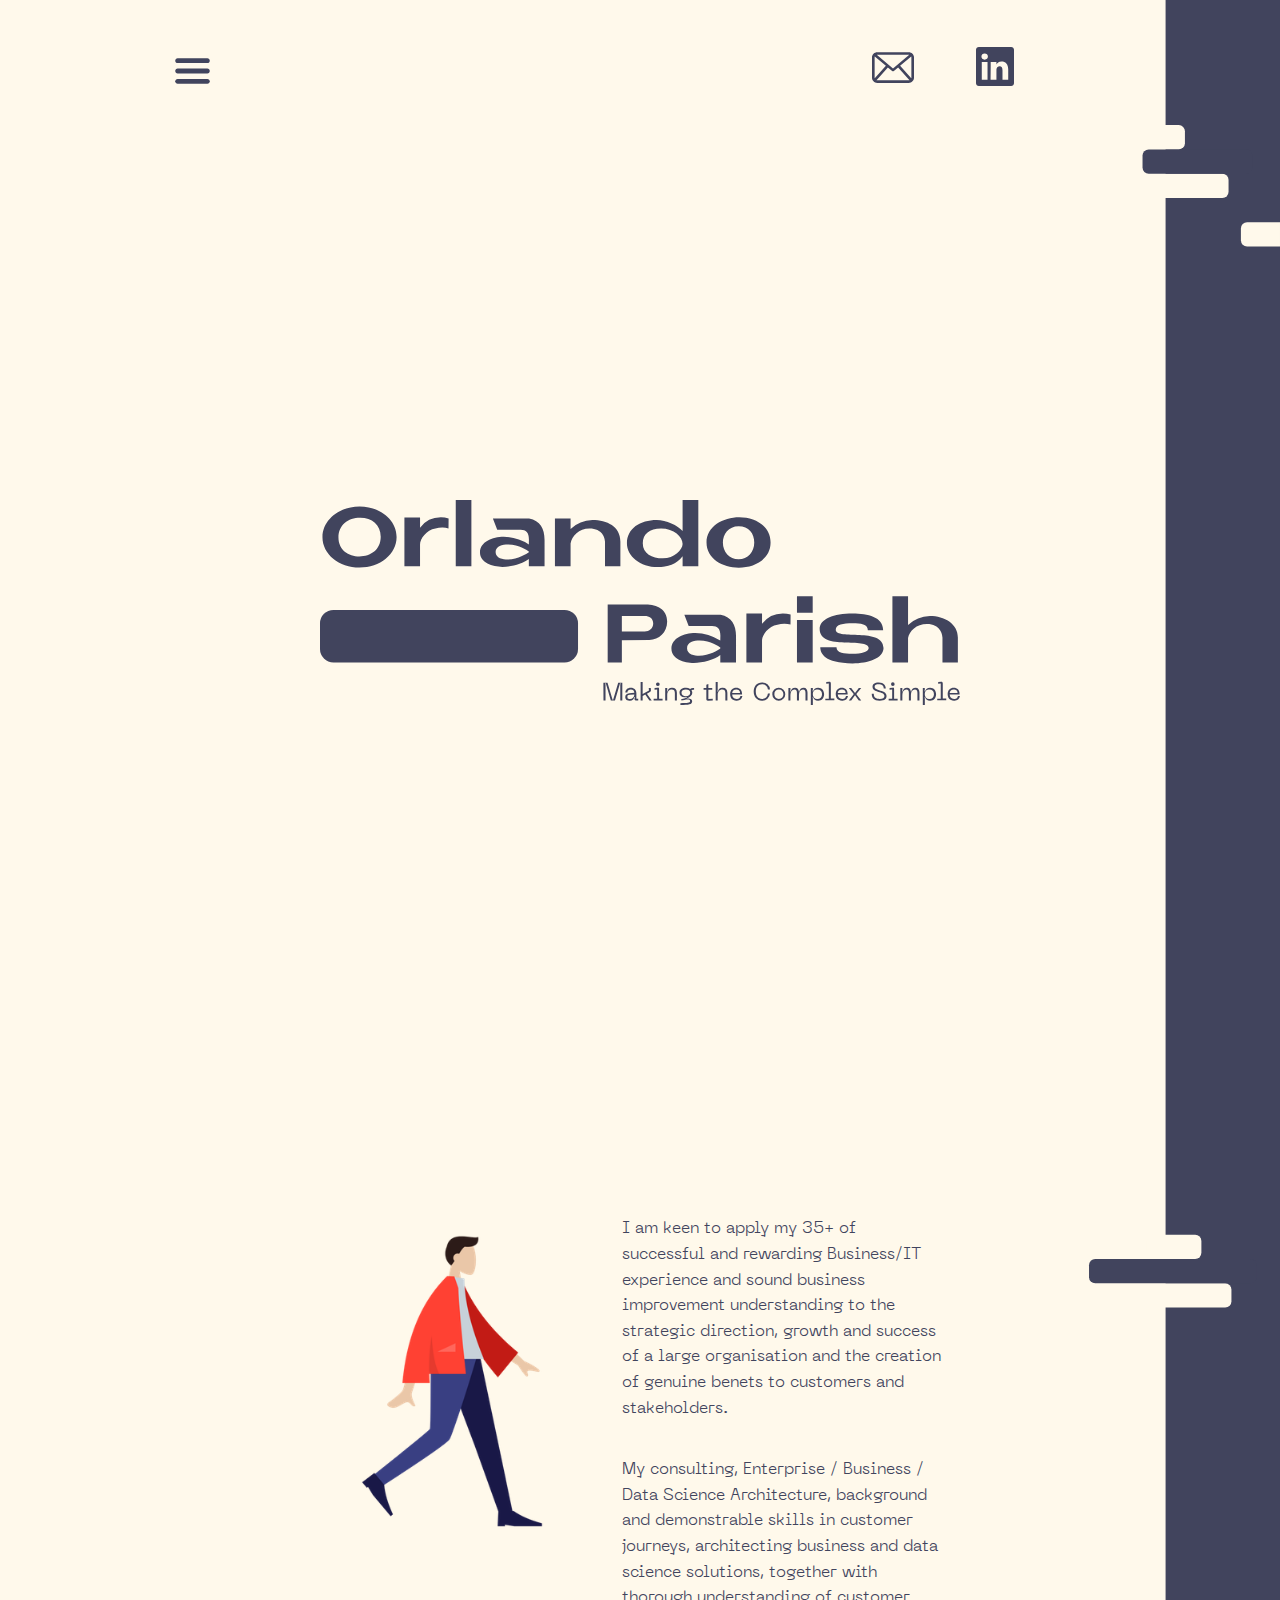
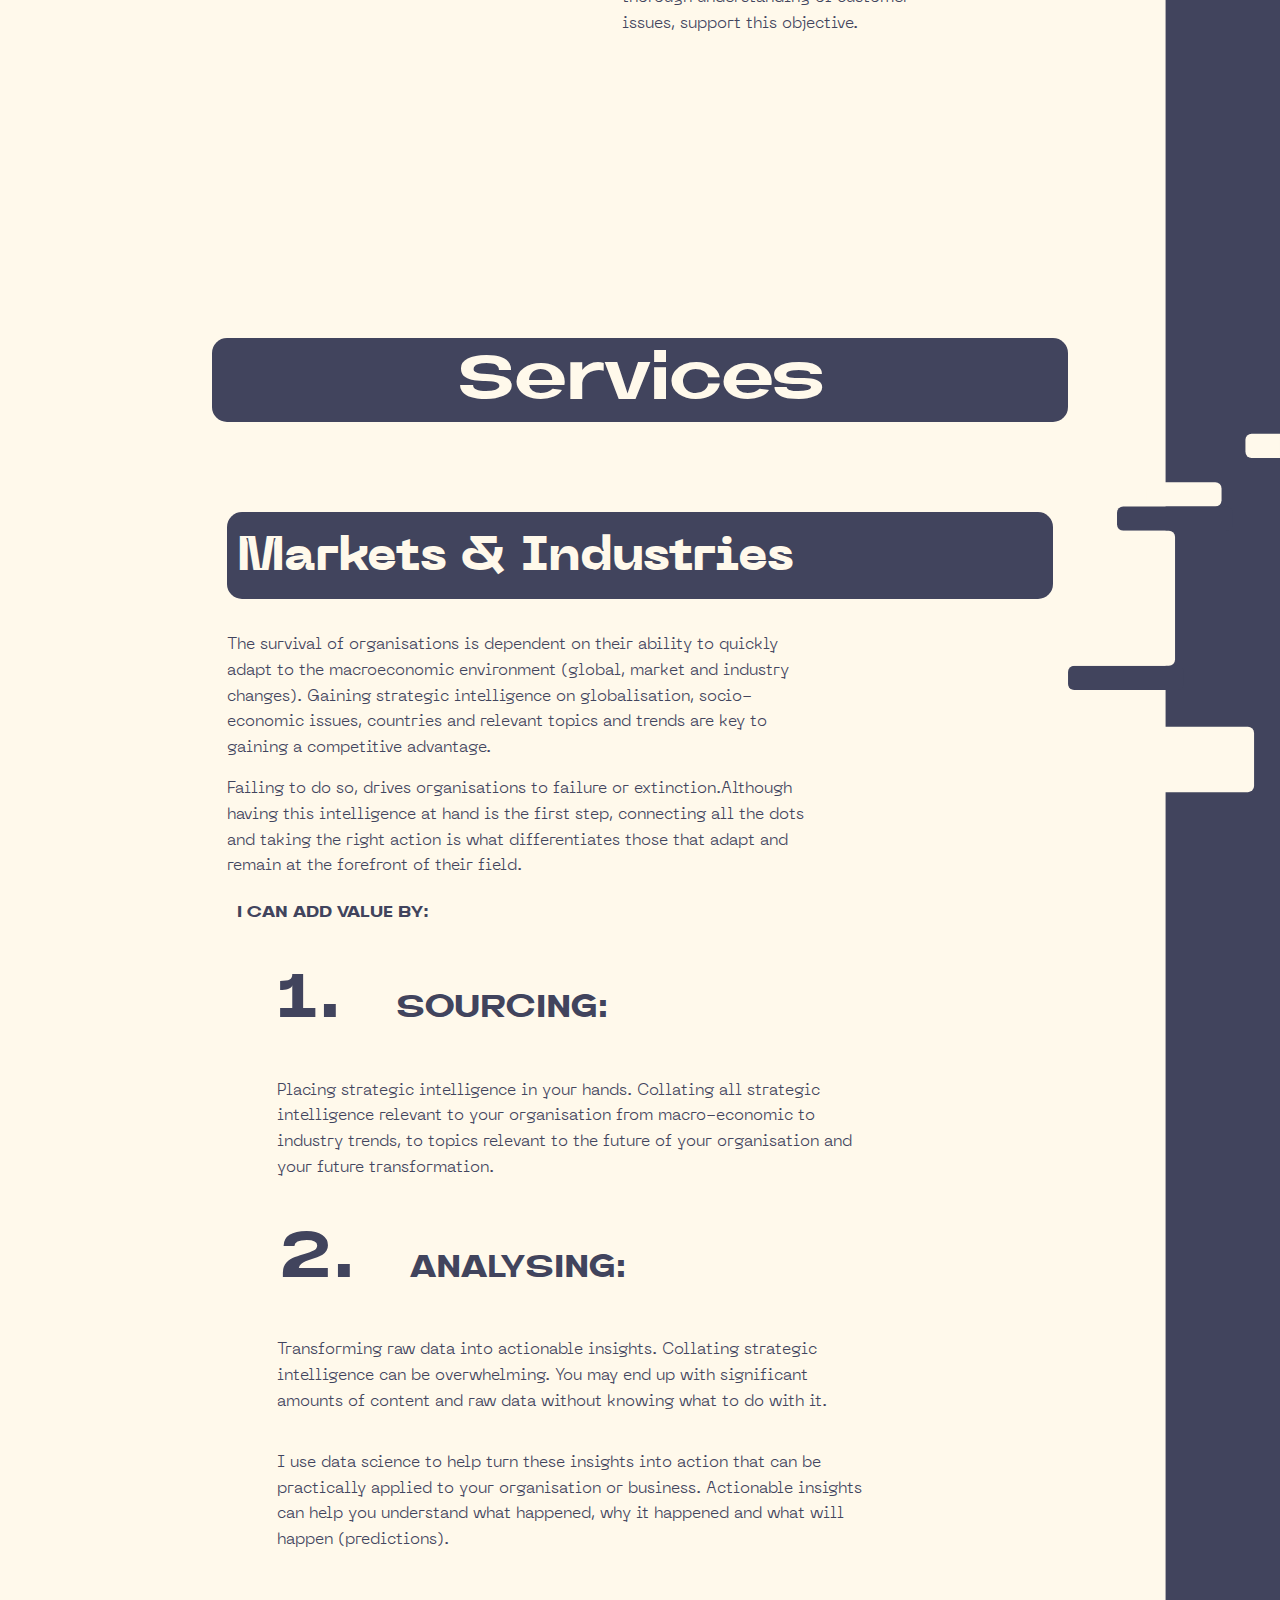
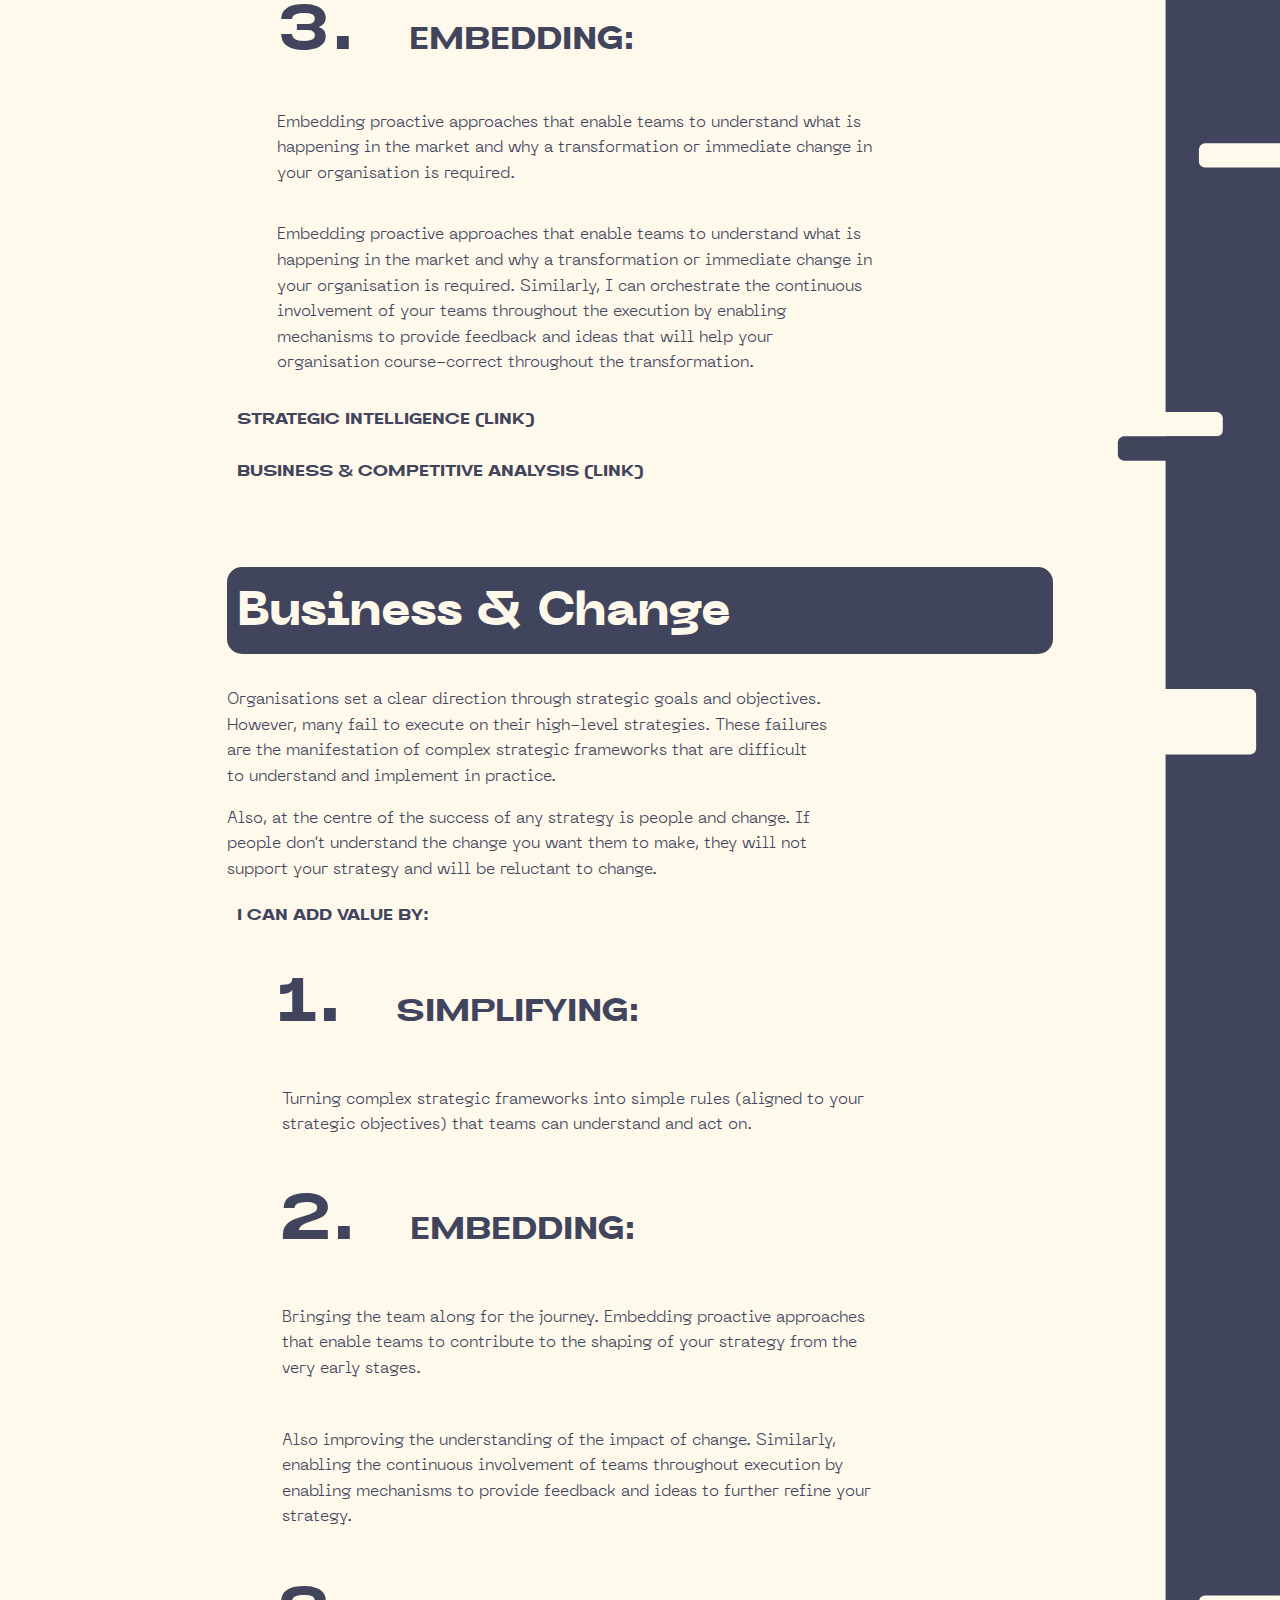
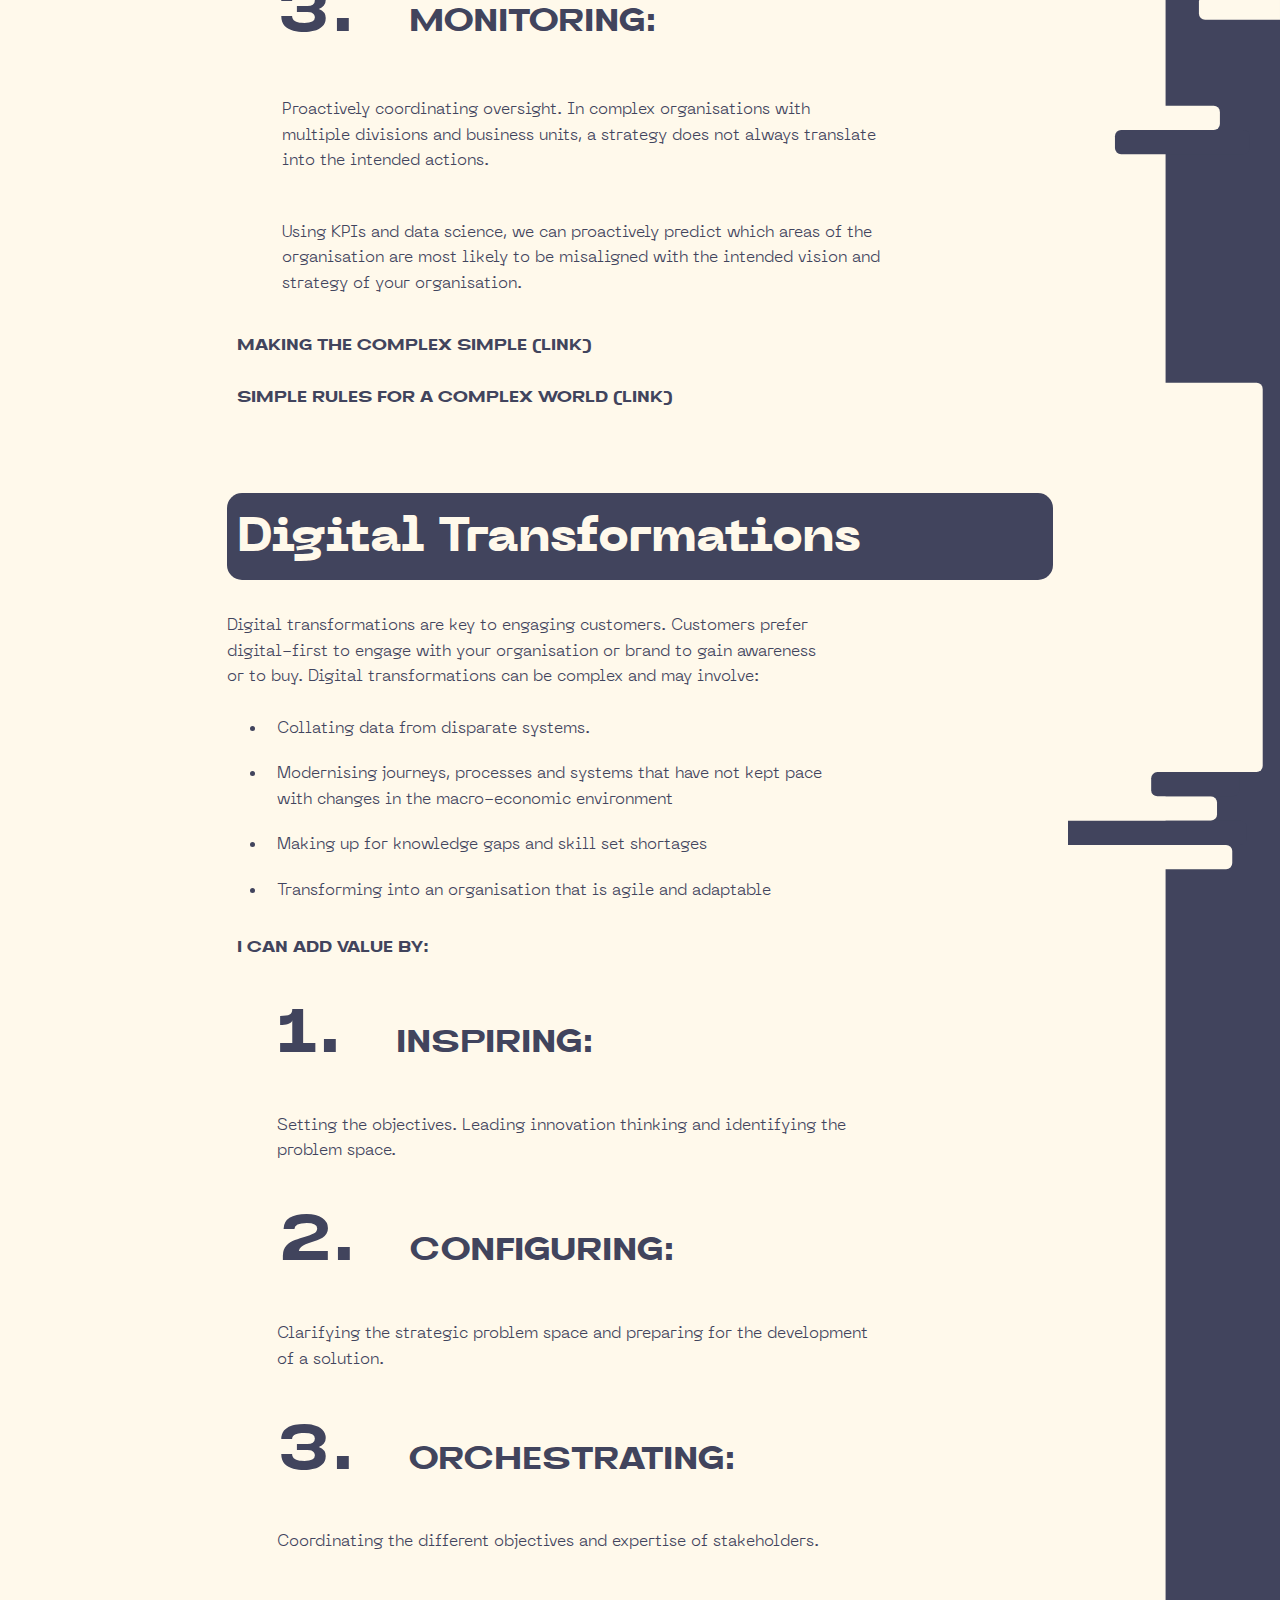
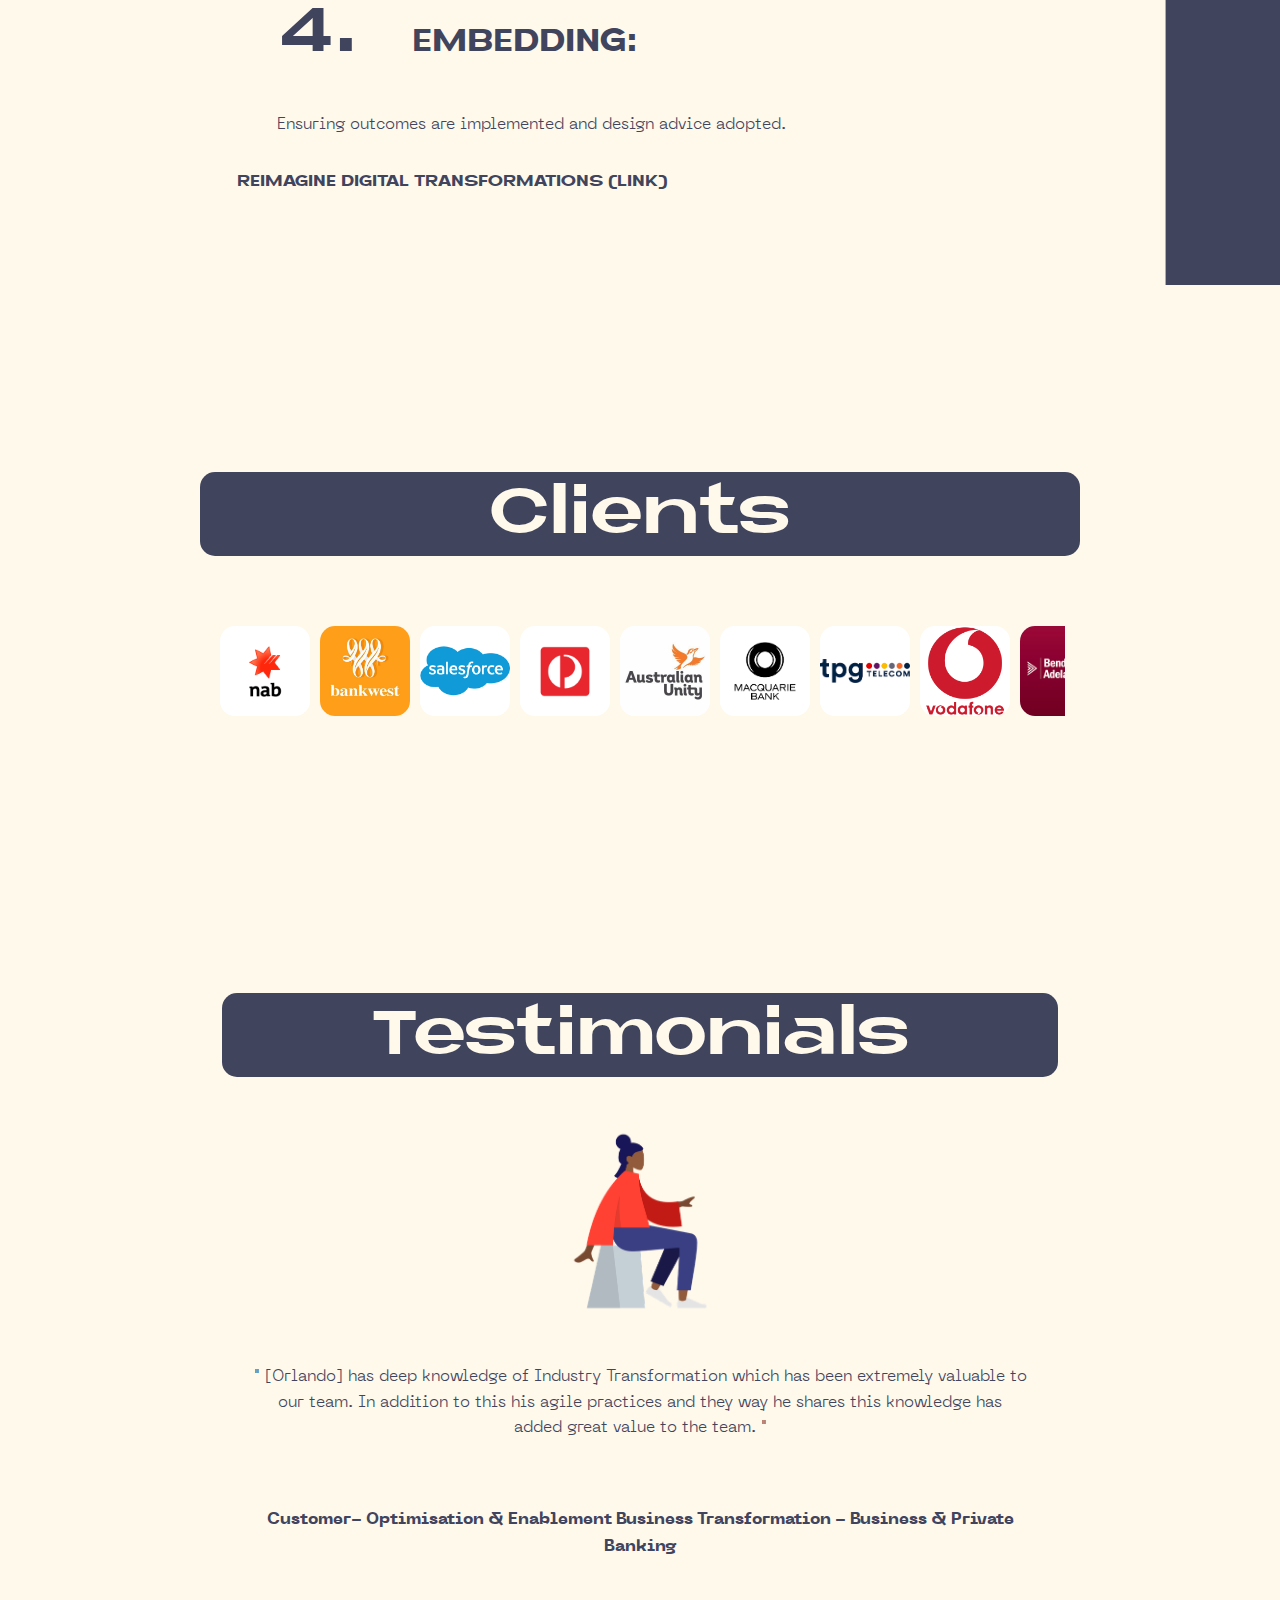
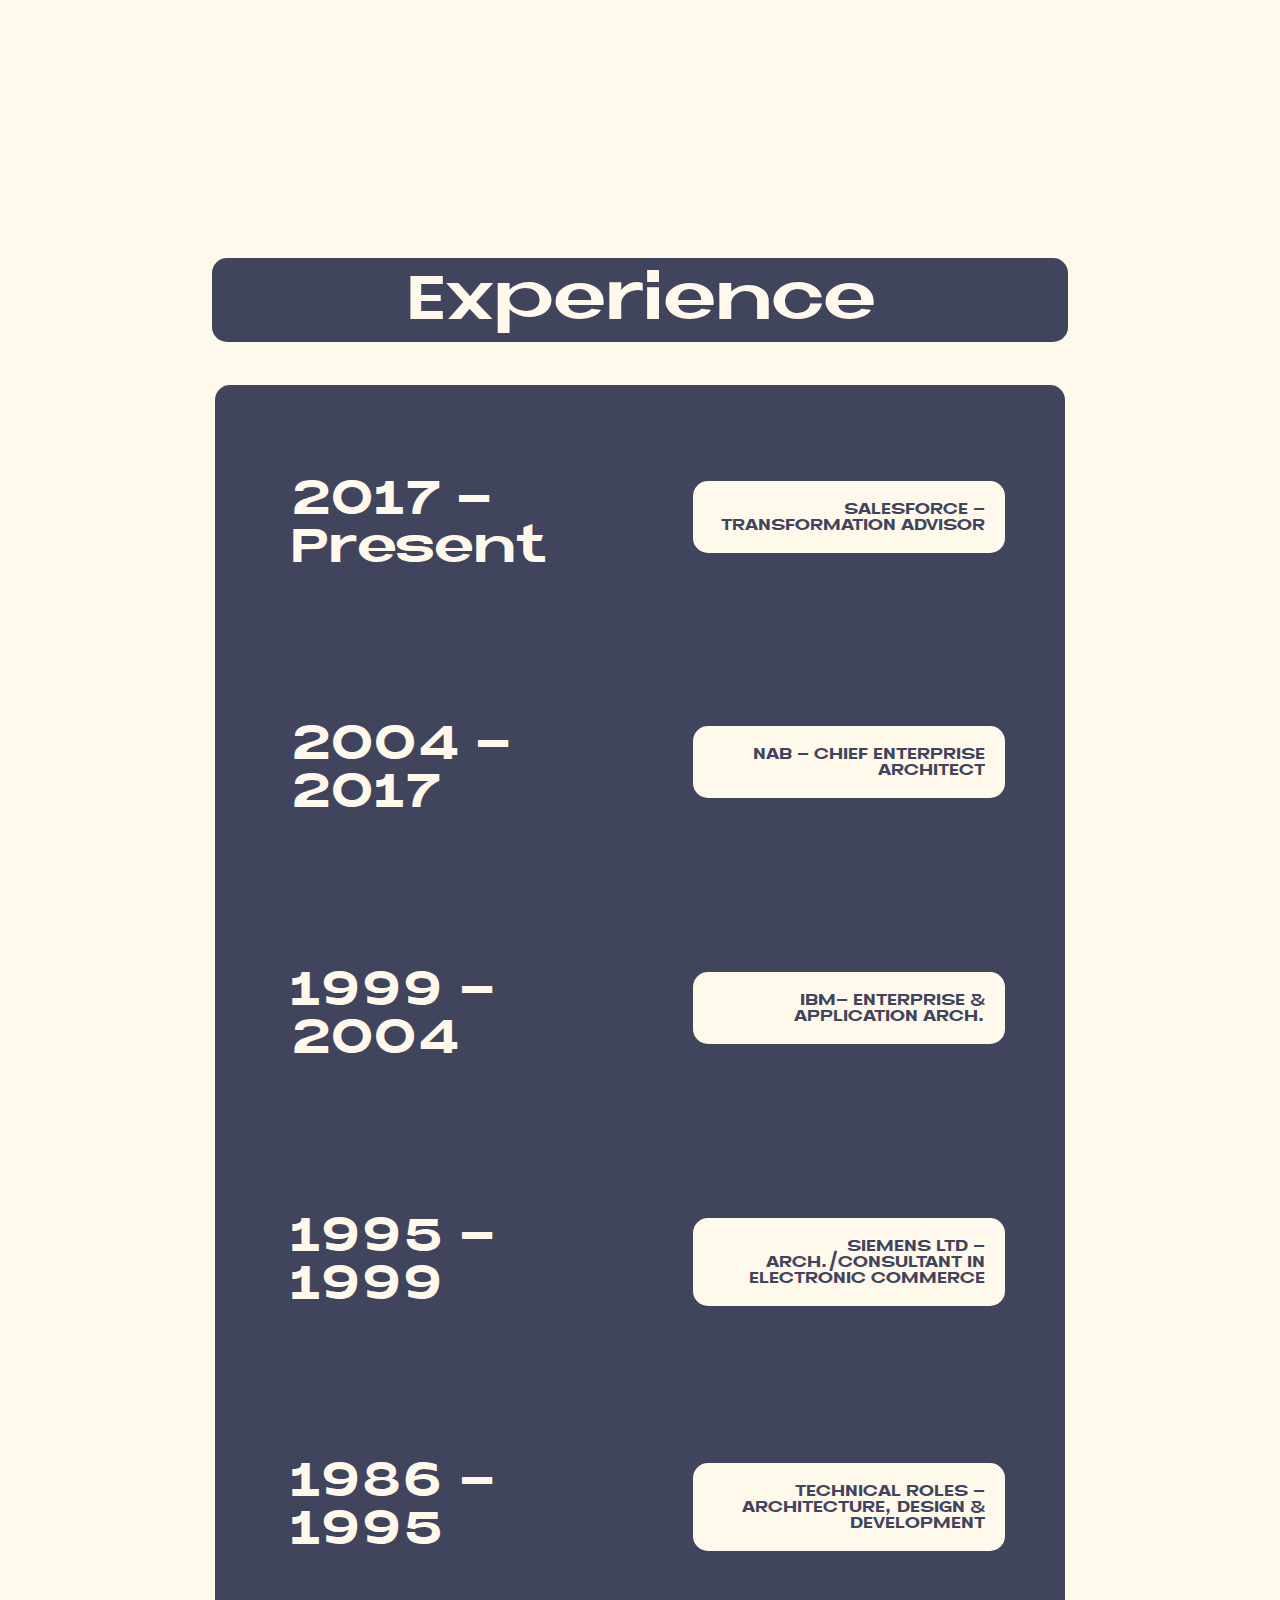
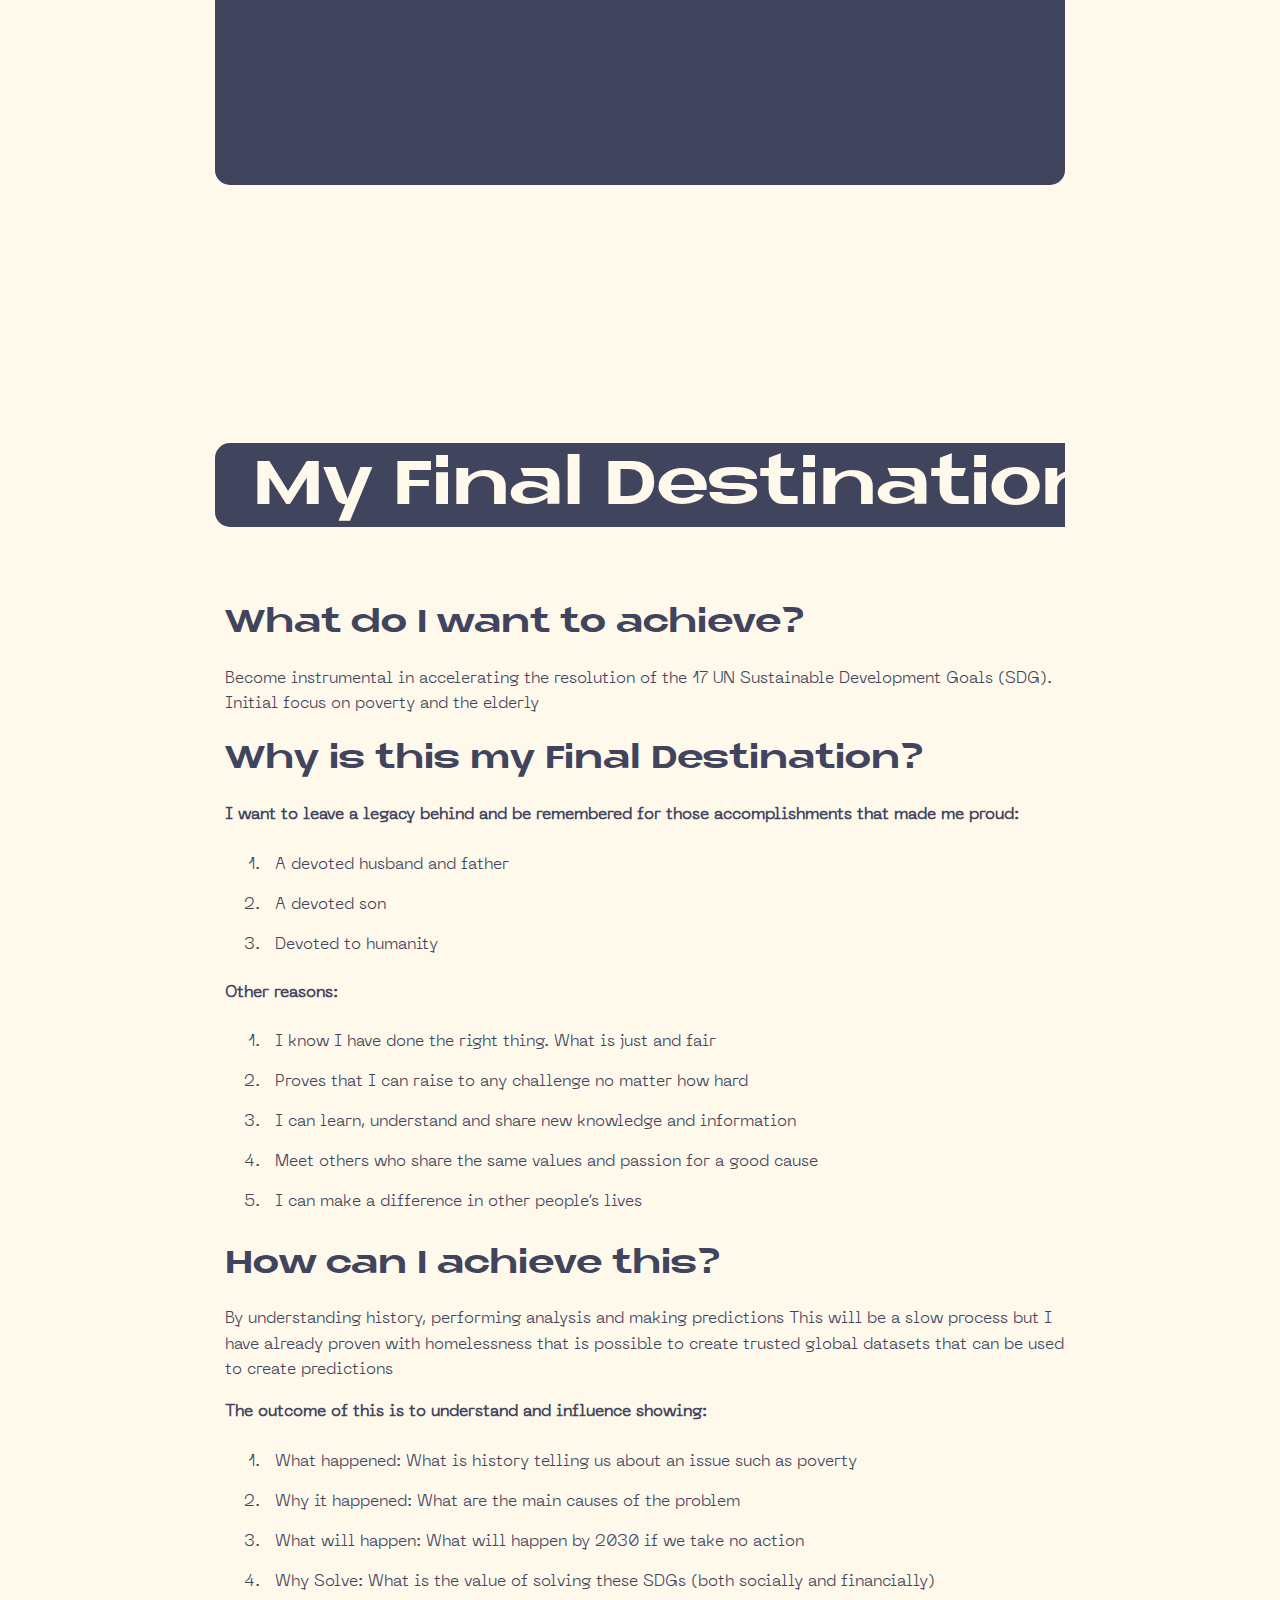
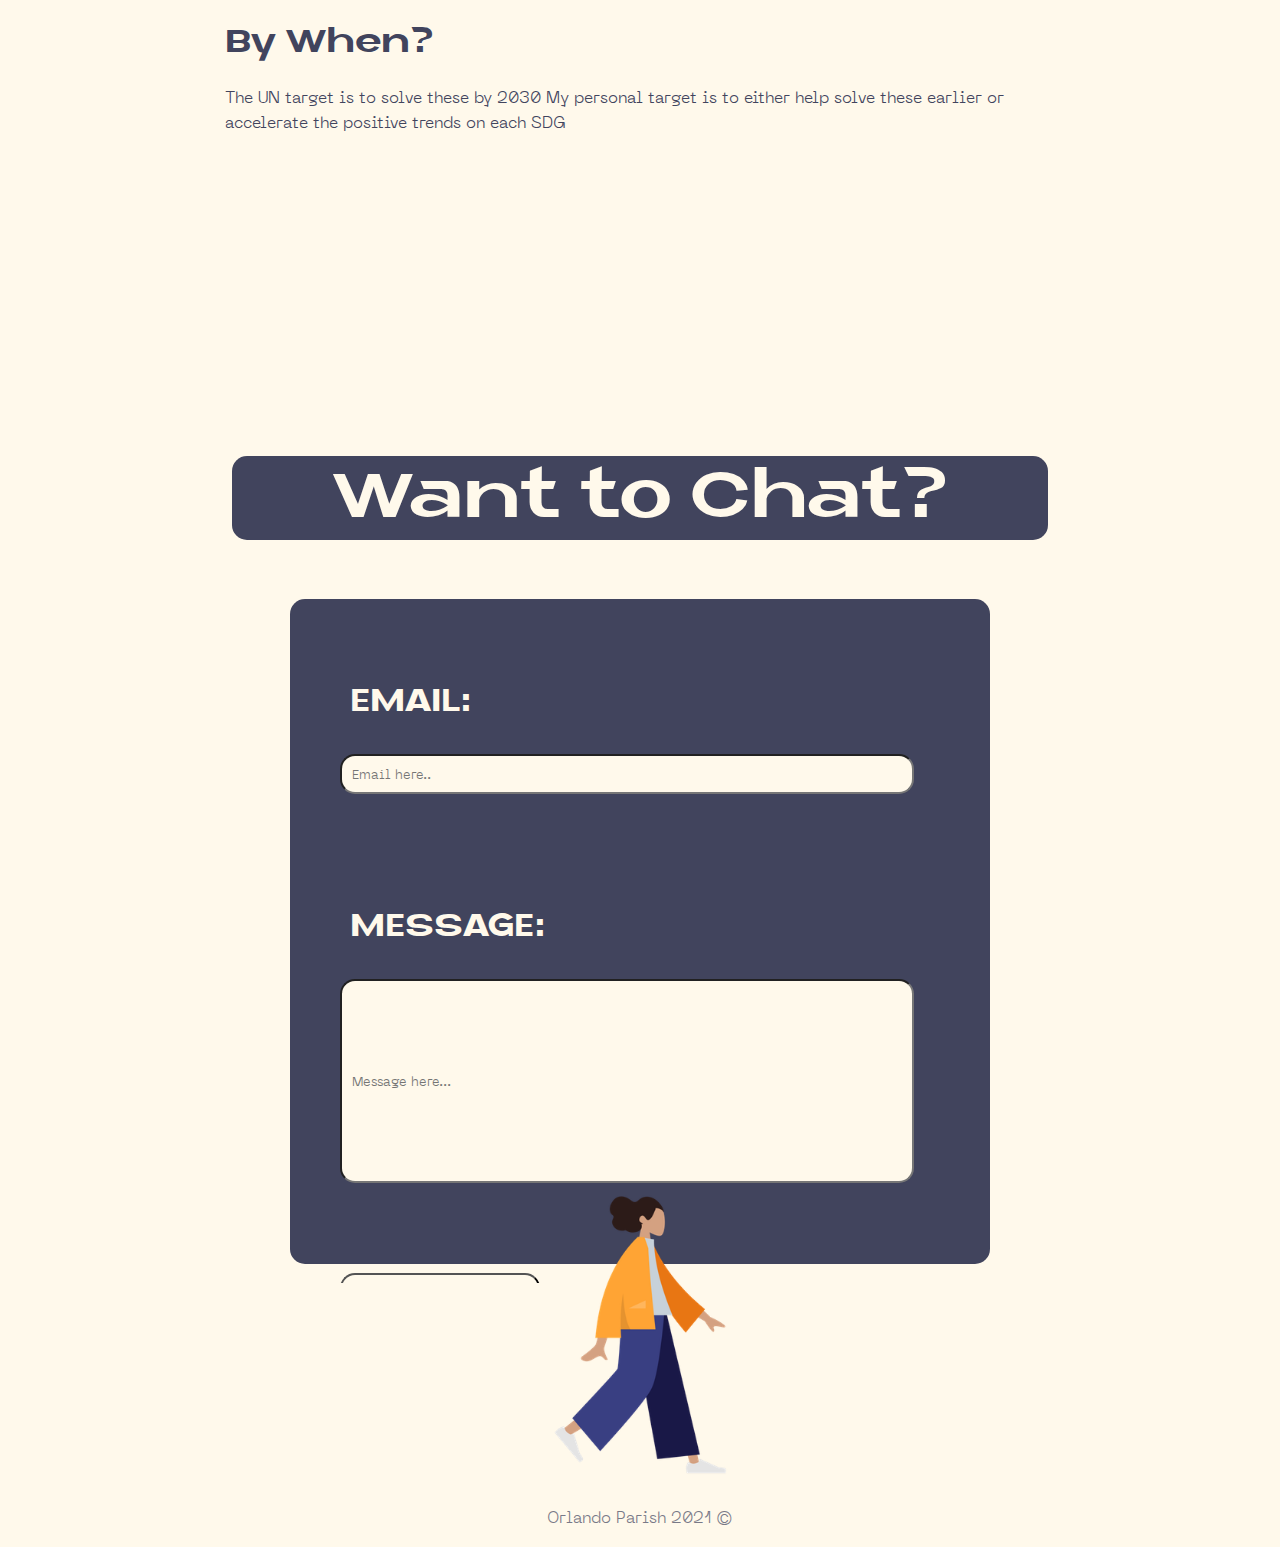
==== commit a0d80cd3: "change to text" ====
--- a/index.html
+++ b/index.html
@@ -107,8 +107,8 @@
         benets to customers and stakeholders.   
       </p>
       <p>
-        My consulting, Enterprise / Business Architecture, background and demonstrable
-        skills in customer journeys, architecting business solutions, together with thorough
+        My consulting, Enterprise / Business / Data Science Architecture, background and demonstrable
+        skills in customer journeys, architecting business and data science solutions, together with thorough
         understanding of customer issues, support this objective.
       </p>
     </div>
